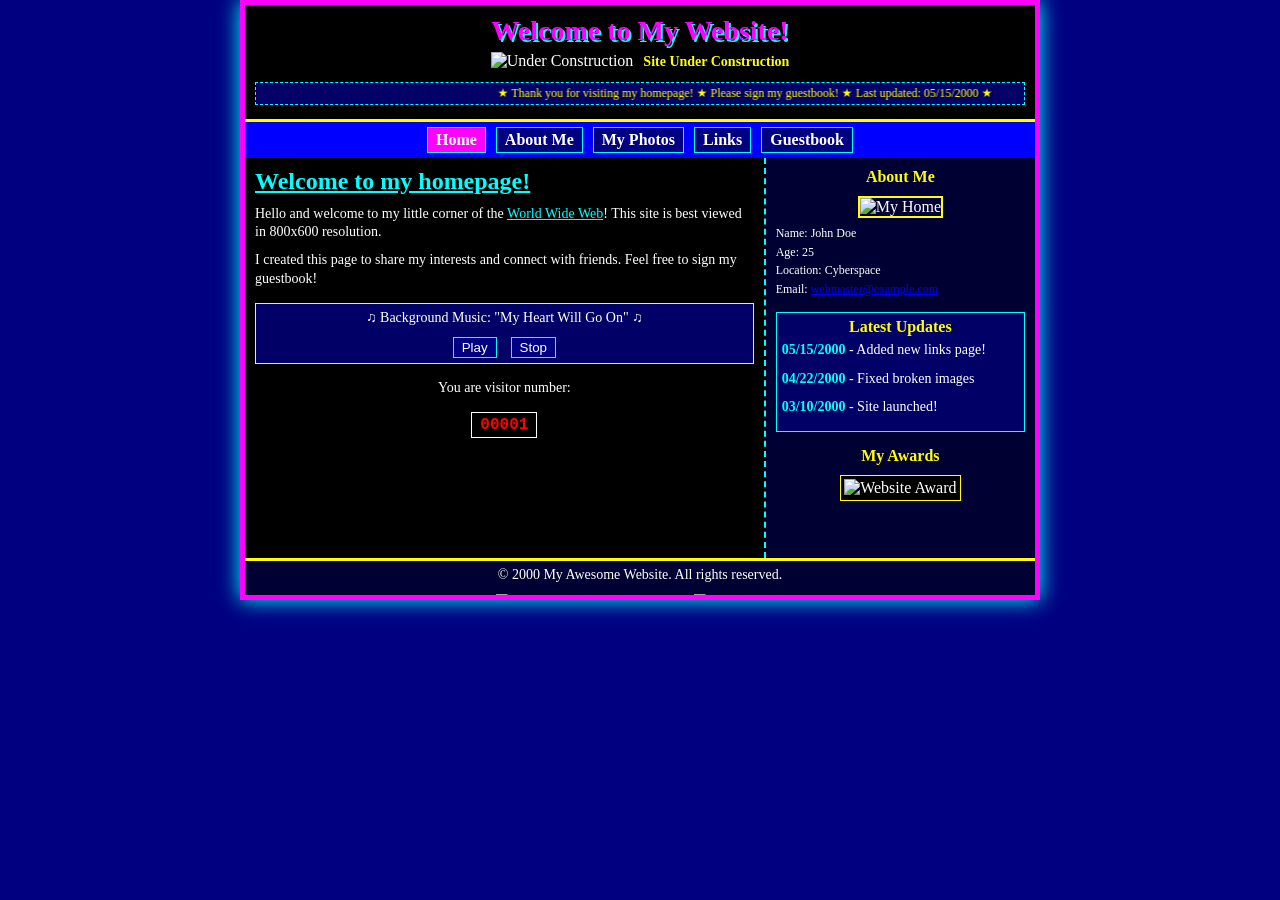
==== index.html @ 856649b9 "Initial commit: Early 2000s style landing page" ====
<!DOCTYPE html>
<html lang="en">
<head>
    <meta charset="UTF-8">
    <meta name="viewport" content="width=device-width, initial-scale=1.0">
    <title>Welcome to My Website - Est. 2000</title>
    <link rel="stylesheet" href="style.css">
    <script src="script.js"></script>
</head>
<body>
    <div class="container">
        <header>
            <h1 onclick="changeColor(this)">Welcome to My Website!</h1>
            <div class="under-construction">
                <img src="https://web.archive.org/web/20091027005903/http://www.geocities.com/hk/Horizons/1121/const_an.gif" alt="Under Construction">
                <span>Site Under Construction</span>
            </div>
            <marquee scrollamount="3" behavior="alternate">★ Thank you for visiting my homepage! ★ Please sign my guestbook! ★ Last updated: 05/15/2000 ★</marquee>
        </header>
        
        <nav>
            <ul>
                <li><a href="#" class="active" onmouseover="showDate()">Home</a></li>
                <li><a href="#" onmouseover="showDate()">About Me</a></li>
                <li><a href="#" onmouseover="showDate()">My Photos</a></li>
                <li><a href="#" onmouseover="showDate()">Links</a></li>
                <li><a href="#" onclick="return openGuestbook()" onmouseover="showDate()">Guestbook</a></li>
            </ul>
        </nav>
        
        <main>
            <div class="content">
                <h2>Welcome to my homepage!</h2>
                <p>Hello and welcome to my little corner of the <span onclick="changeColor(this)">World Wide Web</span>! This site is best viewed in 800x600 resolution.</p>
                <p>I created this page to share my interests and connect with friends. Feel free to sign my guestbook!</p>
                
                <div class="midi-player">
                    <p>♫ Background Music: "My Heart Will Go On" ♫</p>
                    <div class="controls">
                        <button disabled>Play</button>
                        <button disabled>Stop</button>
                    </div>
                </div>
                
                <div class="counter">
                    <p>You are visitor number:</p>
                    <div class="visitor-count" onclick="incrementCounter()">00001</div>
                </div>
                
                <!-- Hidden Easter egg - clicking this will trigger the secret message -->
                <div class="easter-egg" onclick="showSecret()">.</div>
            </div>
            
            <div class="sidebar">
                <div class="about-me">
                    <h3>About Me</h3>
                    <img src="https://web.archive.org/web/20090830094535/http://www.geocities.com/Hollywood/Hills/8521/images/myhome.gif" alt="My Home">
                    <p>Name: John Doe</p>
                    <p>Age: 25</p>
                    <p>Location: Cyberspace</p>
                    <p>Email: <a href="mailto:webmaster@example.com">webmaster@example.com</a></p>
                </div>
                
                <div class="updates">
                    <h3>Latest Updates</h3>
                    <p><span class="date">05/15/2000</span> - Added new links page!</p>
                    <p><span class="date">04/22/2000</span> - Fixed broken images</p>
                    <p><span class="date">03/10/2000</span> - Site launched!</p>
                </div>
                
                <div class="awards">
                    <h3>My Awards</h3>
                    <img src="https://web.archive.org/web/20091027034225/http://www.geocities.com/Hollywood/Hills/8521/images/award.gif" alt="Website Award">
                </div>
            </div>
        </main>
        
        <footer>
            <p>© 2000 My Awesome Website. All rights reserved.</p>
            <div class="badges">
                <img src="https://web.archive.org/web/20091027034225/http://www.geocities.com/Hollywood/Hills/8521/images/ie.gif" alt="Best viewed with Internet Explorer">
                <img src="https://web.archive.org/web/20091026152350/http://www.geocities.com/Hollywood/Hills/8521/images/netscape.gif" alt="Netscape Now!">
            </div>
            <p class="webring">
                <a href="#">« Previous</a> | 
                <a href="#">Join Our Webring</a> | 
                <a href="#">Next »</a>
            </p>
            <div class="hit-counter">
                <img src="https://web.archive.org/web/20090830094535/http://www.geocities.com/Hollywood/Hills/8521/images/counter.gif" alt="Hit Counter">
            </div>
        </footer>
    </div>
    
    <!-- Hidden comment with "secret" message - another classic early 2000s website feature -->
    <!-- 
    ***************************************
    * Congratulations on finding this     *
    * secret message! You must be viewing *
    * my page's source code!              *
    *                                     *
    * Email me at webmaster@example.com   *
    * to claim your prize!                *
    ***************************************
    -->
</body>
</html>
---- style.css ----
/* Early 2000s Website Style */
* {
    margin: 0;
    padding: 0;
    box-sizing: border-box;
}

body {
    font-family: "Comic Sans MS", "Times New Roman", Arial, sans-serif;
    background-color: #000080; /* Navy blue background */
    background-image: url('https://web.archive.org/web/20090830094535/http://www.geocities.com/Hollywood/Hills/8521/images/stars.gif');
    color: #FFFFFF;
    height: 100vh;
    overflow: hidden; /* Prevent scrolling */
}

.container {
    width: 800px;
    height: 600px; /* Fixed height for no scrolling */
    margin: 0 auto;
    border: 5px solid #FF00FF; /* Hot pink border */
    background-color: #000000;
    position: relative;
    overflow: hidden;
    box-shadow: 0 0 20px #00FFFF; /* Cyan glow effect */
}

header {
    background-color: #000000;
    text-align: center;
    padding: 10px;
    border-bottom: 3px solid #FFFF00; /* Yellow border */
}

h1 {
    font-size: 28px;
    color: #FF00FF; /* Hot pink text */
    text-shadow: 2px 2px #00FFFF; /* Cyan text shadow */
    margin-bottom: 5px;
    cursor: pointer; /* Show it's clickable */
}

.under-construction {
    display: flex;
    align-items: center;
    justify-content: center;
    margin: 5px 0;
}

.under-construction img {
    height: 20px;
    margin-right: 10px;
}

.under-construction span {
    color: #FFFF00; /* Yellow text */
    font-weight: bold;
    font-size: 14px;
    animation: blink 1s infinite; /* Blinking text effect */
}

marquee {
    background-color: #000066;
    color: #FFFF00;
    padding: 3px;
    font-size: 12px;
    margin-top: 5px;
    border: 1px dashed #00FFFF;
}

nav {
    background-color: #0000FF; /* Blue background */
    padding: 5px;
}

nav ul {
    display: flex;
    list-style-type: none;
    justify-content: center;
}

nav li {
    margin: 0 5px;
}

nav a {
    color: #FFFFFF;
    text-decoration: none;
    font-weight: bold;
    padding: 3px 8px;
    border: 1px solid #00FFFF; /* Cyan border */
    background-color: #000080; /* Navy blue */
    display: inline-block;
}

nav a:hover, nav a.active {
    background-color: #FF00FF; /* Hot pink */
    color: #FFFFFF;
}

main {
    display: flex;
    height: 400px; /* Adjusted height to accommodate new elements */
    background-color: #000000;
}

.content {
    flex: 2;
    padding: 10px;
    border-right: 2px dashed #00FFFF; /* Cyan dashed border */
    overflow-y: auto; /* Allow scrolling within content area if needed */
    position: relative; /* For positioning the Easter egg */
}

h2 {
    color: #00FFFF; /* Cyan heading */
    margin-bottom: 10px;
    text-decoration: underline;
}

p {
    margin-bottom: 10px;
    line-height: 1.3;
    font-size: 14px;
}

span[onclick] {
    cursor: pointer;
    text-decoration: underline;
    color: #00FFFF;
}

.midi-player {
    margin: 15px 0;
    border: 1px solid #FFFF00;
    padding: 5px;
    background-color: #000066;
    text-align: center;
}

.controls {
    margin-top: 5px;
}

.controls button {
    background-color: #000080;
    color: #FFFFFF;
    border: 1px solid #00FFFF;
    padding: 2px 8px;
    margin: 0 5px;
    cursor: not-allowed;
}

.counter {
    margin-top: 15px;
    text-align: center;
}

.visitor-count {
    display: inline-block;
    background-color: #000000;
    color: #FF0000; /* Red text */
    font-family: "Courier New", monospace;
    font-weight: bold;
    padding: 3px 8px;
    border: 1px solid #FFFFFF;
    margin-top: 5px;
    cursor: pointer;
    transition: transform 0.2s, color 0.2s;
}

/* Easter egg styling - hidden but clickable */
.easter-egg {
    position: absolute;
    bottom: 5px;
    right: 5px;
    width: 5px;
    height: 5px;
    background-color: transparent;
    border: 1px solid #000000;
    cursor: pointer;
    opacity: 0.1;
}

.easter-egg:hover {
    opacity: 0.5;
    border-color: #FF00FF;
}

.sidebar {
    flex: 1;
    padding: 10px;
    background-color: #000033; /* Darker blue */
    overflow-y: auto; /* Allow scrolling within sidebar if needed */
}

.about-me {
    margin-bottom: 15px;
    text-align: center;
}

.about-me img {
    width: 80px;
    height: 80px;
    border: 2px solid #FFFF00; /* Yellow border */
    margin: 5px 0;
}

h3 {
    color: #FFFF00; /* Yellow heading */
    text-align: center;
    margin-bottom: 5px;
    font-size: 16px;
}

.about-me p {
    text-align: left;
    margin: 3px 0;
    font-size: 12px;
}

.updates {
    border: 1px solid #00FFFF; /* Cyan border */
    padding: 5px;
    background-color: #000066; /* Slightly lighter blue */
    margin-bottom: 15px;
}

.date {
    color: #00FFFF; /* Cyan text */
    font-weight: bold;
}

.awards {
    text-align: center;
    margin-top: 15px;
}

.awards img {
    margin-top: 5px;
    border: 1px solid #FFFF00;
    padding: 3px;
    background-color: #000000;
}

footer {
    background-color: #000033; /* Darker blue */
    padding: 5px;
    text-align: center;
    border-top: 3px solid #FFFF00; /* Yellow border */
    font-size: 12px;
}

.badges {
    margin: 5px 0;
}

.badges img {
    height: 30px;
    margin: 0 5px;
}

.webring {
    margin: 5px 0;
}

.webring a {
    color: #00FFFF; /* Cyan links */
    text-decoration: none;
}

.webring a:hover {
    color: #FF00FF; /* Hot pink on hover */
    text-decoration: underline;
}

.hit-counter {
    margin-top: 5px;
}

.hit-counter img {
    height: 20px;
}

/* Secret message styling */
.secret-message {
    font-family: "Courier New", monospace;
    text-align: center;
    animation: blink 0.5s infinite;
}

/* Blinking text animation */
@keyframes blink {
    0% { opacity: 1; }
    50% { opacity: 0; }
    100% { opacity: 1; }
}
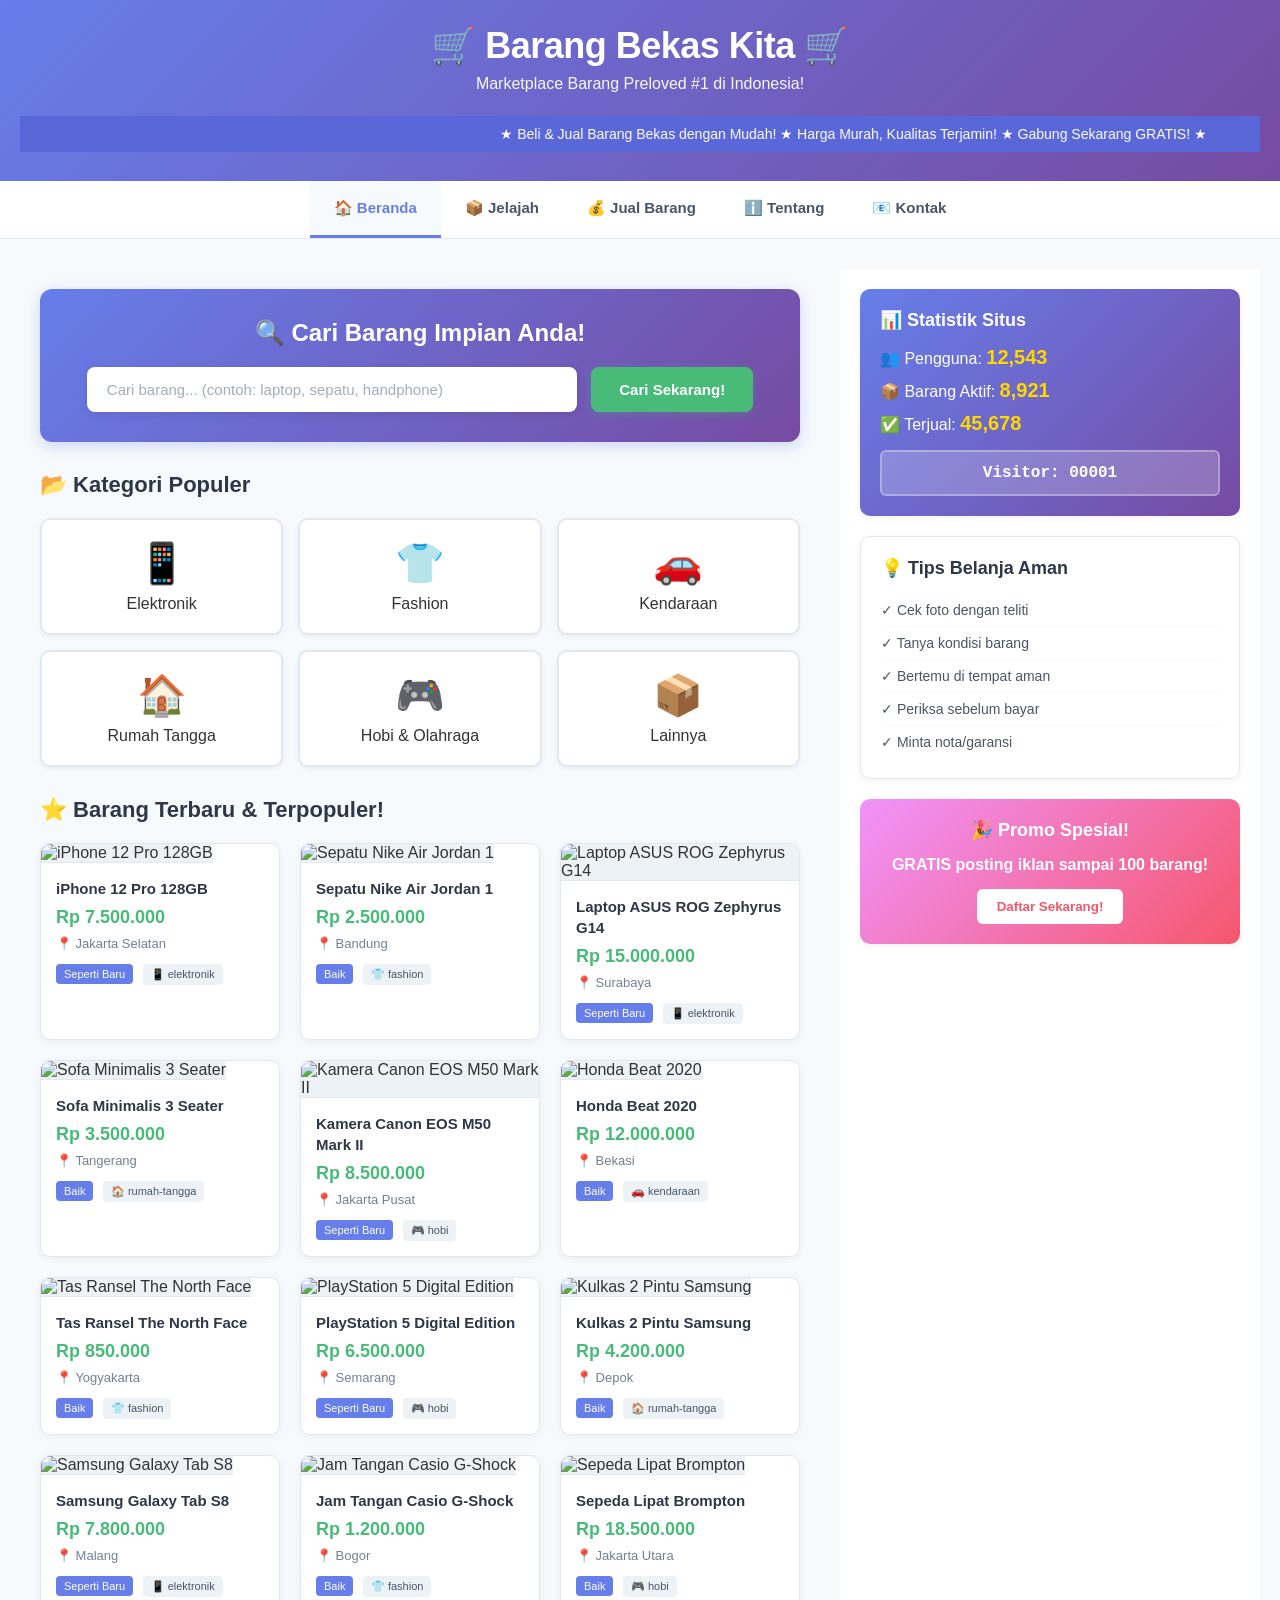
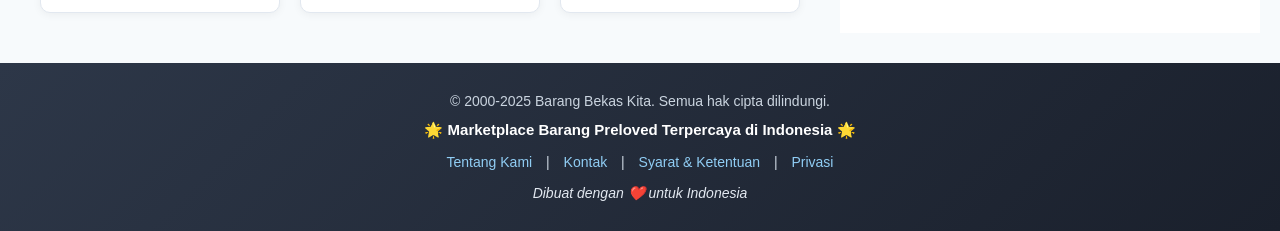
==== commit e428d944: "Implement Indonesian preloved marketplace webapp - Create modern marketplace UI in Bahasa Indonesia " ====
--- a/index.html
+++ b/index.html
@@ -1,107 +1,315 @@
 <!DOCTYPE html>
-<html lang="en">
+<html lang="id">
 <head>
     <meta charset="UTF-8">
     <meta name="viewport" content="width=device-width, initial-scale=1.0">
-    <title>Welcome to My Website - Est. 2000</title>
+    <title>Barang Bekas Kita - Marketplace Barang Preloved Indonesia</title>
     <link rel="stylesheet" href="style.css">
     <script src="script.js"></script>
 </head>
 <body>
     <div class="container">
         <header>
-            <h1 onclick="changeColor(this)">Welcome to My Website!</h1>
-            <div class="under-construction">
-                <img src="https://web.archive.org/web/20091027005903/http://www.geocities.com/hk/Horizons/1121/const_an.gif" alt="Under Construction">
-                <span>Site Under Construction</span>
-            </div>
-            <marquee scrollamount="3" behavior="alternate">★ Thank you for visiting my homepage! ★ Please sign my guestbook! ★ Last updated: 05/15/2000 ★</marquee>
+            <h1 onclick="changeColor(this)">🛒 Barang Bekas Kita 🛒</h1>
+            <p class="tagline">Marketplace Barang Preloved #1 di Indonesia!</p>
+            <marquee scrollamount="3" behavior="alternate">★ Beli & Jual Barang Bekas dengan Mudah! ★ Harga Murah, Kualitas Terjamin! ★ Gabung Sekarang GRATIS! ★</marquee>
         </header>
-        
+
         <nav>
             <ul>
-                <li><a href="#" class="active" onmouseover="showDate()">Home</a></li>
-                <li><a href="#" onmouseover="showDate()">About Me</a></li>
-                <li><a href="#" onmouseover="showDate()">My Photos</a></li>
-                <li><a href="#" onmouseover="showDate()">Links</a></li>
-                <li><a href="#" onclick="return openGuestbook()" onmouseover="showDate()">Guestbook</a></li>
+                <li><a href="#" class="active" onclick="showSection('home')">🏠 Beranda</a></li>
+                <li><a href="#" onclick="showSection('browse')">📦 Jelajah</a></li>
+                <li><a href="#" onclick="showSection('sell')">💰 Jual Barang</a></li>
+                <li><a href="#" onclick="showSection('about')">ℹ️ Tentang</a></li>
+                <li><a href="#" onclick="showSection('contact')">📧 Kontak</a></li>
             </ul>
         </nav>
-        
+
         <main>
-            <div class="content">
-                <h2>Welcome to my homepage!</h2>
-                <p>Hello and welcome to my little corner of the <span onclick="changeColor(this)">World Wide Web</span>! This site is best viewed in 800x600 resolution.</p>
-                <p>I created this page to share my interests and connect with friends. Feel free to sign my guestbook!</p>
-                
-                <div class="midi-player">
-                    <p>♫ Background Music: "My Heart Will Go On" ♫</p>
-                    <div class="controls">
-                        <button disabled>Play</button>
-                        <button disabled>Stop</button>
-                    </div>
-                </div>
-                
-                <div class="counter">
-                    <p>You are visitor number:</p>
-                    <div class="visitor-count" onclick="incrementCounter()">00001</div>
-                </div>
-                
-                <!-- Hidden Easter egg - clicking this will trigger the secret message -->
-                <div class="easter-egg" onclick="showSecret()">.</div>
-            </div>
-            
-            <div class="sidebar">
-                <div class="about-me">
-                    <h3>About Me</h3>
-                    <img src="https://web.archive.org/web/20090830094535/http://www.geocities.com/Hollywood/Hills/8521/images/myhome.gif" alt="My Home">
-                    <p>Name: John Doe</p>
-                    <p>Age: 25</p>
-                    <p>Location: Cyberspace</p>
-                    <p>Email: <a href="mailto:webmaster@example.com">webmaster@example.com</a></p>
-                </div>
-                
-                <div class="updates">
-                    <h3>Latest Updates</h3>
-                    <p><span class="date">05/15/2000</span> - Added new links page!</p>
-                    <p><span class="date">04/22/2000</span> - Fixed broken images</p>
-                    <p><span class="date">03/10/2000</span> - Site launched!</p>
-                </div>
-                
-                <div class="awards">
-                    <h3>My Awards</h3>
-                    <img src="https://web.archive.org/web/20091027034225/http://www.geocities.com/Hollywood/Hills/8521/images/award.gif" alt="Website Award">
+            <!-- HOME SECTION -->
+            <div id="home-section" class="section active">
+                <div class="content">
+                    <div class="search-box">
+                        <h2>🔍 Cari Barang Impian Anda!</h2>
+                        <input type="text" id="search-input" placeholder="Cari barang... (contoh: laptop, sepatu, handphone)">
+                        <button onclick="searchItems()">Cari Sekarang!</button>
+                    </div>
+
+                    <div class="categories">
+                        <h2>📂 Kategori Populer</h2>
+                        <div class="category-grid">
+                            <div class="category-item" onclick="filterByCategory('elektronik')">
+                                <div class="cat-icon">📱</div>
+                                <div>Elektronik</div>
+                            </div>
+                            <div class="category-item" onclick="filterByCategory('fashion')">
+                                <div class="cat-icon">👕</div>
+                                <div>Fashion</div>
+                            </div>
+                            <div class="category-item" onclick="filterByCategory('kendaraan')">
+                                <div class="cat-icon">🚗</div>
+                                <div>Kendaraan</div>
+                            </div>
+                            <div class="category-item" onclick="filterByCategory('rumah-tangga')">
+                                <div class="cat-icon">🏠</div>
+                                <div>Rumah Tangga</div>
+                            </div>
+                            <div class="category-item" onclick="filterByCategory('hobi')">
+                                <div class="cat-icon">🎮</div>
+                                <div>Hobi & Olahraga</div>
+                            </div>
+                            <div class="category-item" onclick="filterByCategory('lainnya')">
+                                <div class="cat-icon">📦</div>
+                                <div>Lainnya</div>
+                            </div>
+                        </div>
+                    </div>
+
+                    <div class="featured-items">
+                        <h2>⭐ Barang Terbaru & Terpopuler!</h2>
+                        <div id="items-container" class="items-grid">
+                            <!-- Items will be loaded here by JavaScript -->
+                        </div>
+                    </div>
+                </div>
+
+                <div class="sidebar">
+                    <div class="stats-box">
+                        <h3>📊 Statistik Situs</h3>
+                        <p>👥 Pengguna: <span class="stat-number">12,543</span></p>
+                        <p>📦 Barang Aktif: <span class="stat-number">8,921</span></p>
+                        <p>✅ Terjual: <span class="stat-number">45,678</span></p>
+                        <div class="visitor-count" onclick="incrementCounter()">
+                            Visitor: <span id="counter">00001</span>
+                        </div>
+                    </div>
+
+                    <div class="tips-box">
+                        <h3>💡 Tips Belanja Aman</h3>
+                        <ul>
+                            <li>✓ Cek foto dengan teliti</li>
+                            <li>✓ Tanya kondisi barang</li>
+                            <li>✓ Bertemu di tempat aman</li>
+                            <li>✓ Periksa sebelum bayar</li>
+                            <li>✓ Minta nota/garansi</li>
+                        </ul>
+                    </div>
+
+                    <div class="promo-box">
+                        <h3>🎉 Promo Spesial!</h3>
+                        <p class="blink">GRATIS posting iklan sampai 100 barang!</p>
+                        <button onclick="alert('Fitur ini segera hadir!')">Daftar Sekarang!</button>
+                    </div>
+                </div>
+            </div>
+
+            <!-- BROWSE SECTION -->
+            <div id="browse-section" class="section">
+                <div class="content full-width">
+                    <h2>📦 Jelajahi Semua Barang</h2>
+                    <div class="filter-bar">
+                        <label>Kategori:</label>
+                        <select id="category-filter" onchange="applyFilters()">
+                            <option value="semua">Semua Kategori</option>
+                            <option value="elektronik">📱 Elektronik</option>
+                            <option value="fashion">👕 Fashion</option>
+                            <option value="kendaraan">🚗 Kendaraan</option>
+                            <option value="rumah-tangga">🏠 Rumah Tangga</option>
+                            <option value="hobi">🎮 Hobi & Olahraga</option>
+                            <option value="lainnya">📦 Lainnya</option>
+                        </select>
+
+                        <label>Urutkan:</label>
+                        <select id="sort-filter" onchange="applyFilters()">
+                            <option value="terbaru">Terbaru</option>
+                            <option value="termurah">Termurah</option>
+                            <option value="termahal">Termahal</option>
+                        </select>
+
+                        <button onclick="applyFilters()">Terapkan Filter</button>
+                    </div>
+                    <div id="browse-items-container" class="items-grid">
+                        <!-- Items will be loaded here -->
+                    </div>
+                </div>
+            </div>
+
+            <!-- SELL SECTION -->
+            <div id="sell-section" class="section">
+                <div class="content full-width">
+                    <h2>💰 Jual Barang Anda</h2>
+                    <div class="sell-form">
+                        <p class="info-text">Isi formulir di bawah untuk mulai berjualan! <span class="blink">100% GRATIS!</span></p>
+
+                        <form id="sell-form" onsubmit="submitListing(event)">
+                            <div class="form-group">
+                                <label>Nama Barang: *</label>
+                                <input type="text" id="item-name" required placeholder="Contoh: Laptop ASUS ROG Gaming">
+                            </div>
+
+                            <div class="form-group">
+                                <label>Kategori: *</label>
+                                <select id="item-category" required>
+                                    <option value="">-- Pilih Kategori --</option>
+                                    <option value="elektronik">📱 Elektronik</option>
+                                    <option value="fashion">👕 Fashion</option>
+                                    <option value="kendaraan">🚗 Kendaraan</option>
+                                    <option value="rumah-tangga">🏠 Rumah Tangga</option>
+                                    <option value="hobi">🎮 Hobi & Olahraga</option>
+                                    <option value="lainnya">📦 Lainnya</option>
+                                </select>
+                            </div>
+
+                            <div class="form-group">
+                                <label>Harga (Rp): *</label>
+                                <input type="number" id="item-price" required placeholder="Contoh: 5000000" min="0">
+                            </div>
+
+                            <div class="form-group">
+                                <label>Kondisi: *</label>
+                                <select id="item-condition" required>
+                                    <option value="">-- Pilih Kondisi --</option>
+                                    <option value="Baru">Baru</option>
+                                    <option value="Seperti Baru">Seperti Baru</option>
+                                    <option value="Baik">Baik</option>
+                                    <option value="Cukup Baik">Cukup Baik</option>
+                                </select>
+                            </div>
+
+                            <div class="form-group">
+                                <label>Lokasi: *</label>
+                                <input type="text" id="item-location" required placeholder="Contoh: Jakarta Selatan">
+                            </div>
+
+                            <div class="form-group">
+                                <label>Deskripsi: *</label>
+                                <textarea id="item-description" required rows="4" placeholder="Jelaskan kondisi barang, kelengkapan, alasan jual, dll."></textarea>
+                            </div>
+
+                            <div class="form-group">
+                                <label>Kontak (No HP/WhatsApp): *</label>
+                                <input type="text" id="item-contact" required placeholder="Contoh: 08123456789">
+                            </div>
+
+                            <div class="form-group">
+                                <label>URL Foto Barang:</label>
+                                <input type="url" id="item-image" placeholder="https://contoh.com/foto.jpg (opsional)">
+                                <small>Masukkan link foto dari internet (Imgur, Google Photos, dll)</small>
+                            </div>
+
+                            <button type="submit" class="submit-btn">🚀 Posting Iklan Sekarang!</button>
+                        </form>
+                    </div>
+                </div>
+            </div>
+
+            <!-- ABOUT SECTION -->
+            <div id="about-section" class="section">
+                <div class="content full-width">
+                    <h2>ℹ️ Tentang Barang Bekas Kita</h2>
+                    <div class="about-content">
+                        <p>Selamat datang di <strong>Barang Bekas Kita</strong>, marketplace barang preloved (bekas) terpercaya di Indonesia! 🇮🇩</p>
+
+                        <h3>🎯 Misi Kami</h3>
+                        <p>Kami percaya bahwa barang bekas yang masih bagus layak mendapat kesempatan kedua. Dengan membeli barang preloved, Anda tidak hanya menghemat uang, tapi juga membantu mengurangi sampah dan menjaga lingkungan!</p>
+
+                        <h3>✨ Kenapa Pilih Kami?</h3>
+                        <ul class="benefits-list">
+                            <li>💯 <strong>100% GRATIS</strong> - Posting iklan tanpa biaya apapun!</li>
+                            <li>🚀 <strong>Mudah & Cepat</strong> - Proses posting hanya 2 menit!</li>
+                            <li>🔒 <strong>Aman & Terpercaya</strong> - Ribuan transaksi sukses setiap hari</li>
+                            <li>📱 <strong>Kategori Lengkap</strong> - Dari elektronik sampai fashion</li>
+                            <li>🌏 <strong>Seluruh Indonesia</strong> - Jangkau pembeli di mana saja</li>
+                        </ul>
+
+                        <h3>📊 Statistik Kami</h3>
+                        <table class="stats-table">
+                            <tr>
+                                <td>👥 Total Pengguna</td>
+                                <td class="stat-value">12,543+</td>
+                            </tr>
+                            <tr>
+                                <td>📦 Barang Aktif</td>
+                                <td class="stat-value">8,921+</td>
+                            </tr>
+                            <tr>
+                                <td>✅ Transaksi Sukses</td>
+                                <td class="stat-value">45,678+</td>
+                            </tr>
+                            <tr>
+                                <td>💰 Total Nilai Transaksi</td>
+                                <td class="stat-value">Rp 89 Miliar+</td>
+                            </tr>
+                        </table>
+
+                        <div class="cta-box">
+                            <h3>🎉 Siap Mulai?</h3>
+                            <p>Jual barang bekas Anda sekarang atau temukan barang impian dengan harga terjangkau!</p>
+                            <button onclick="showSection('sell')" class="cta-button">Mulai Berjualan</button>
+                            <button onclick="showSection('browse')" class="cta-button secondary">Jelajahi Barang</button>
+                        </div>
+                    </div>
+                </div>
+            </div>
+
+            <!-- CONTACT SECTION -->
+            <div id="contact-section" class="section">
+                <div class="content full-width">
+                    <h2>📧 Hubungi Kami</h2>
+                    <div class="contact-content">
+                        <p>Punya pertanyaan, saran, atau masalah? Kami siap membantu!</p>
+
+                        <div class="contact-grid">
+                            <div class="contact-method">
+                                <h3>📱 WhatsApp</h3>
+                                <p>+62 812-3456-7890</p>
+                                <button onclick="alert('WhatsApp: +62 812-3456-7890')">Chat Sekarang</button>
+                            </div>
+
+                            <div class="contact-method">
+                                <h3>📧 Email</h3>
+                                <p>support@barangbekaskita.com</p>
+                                <button onclick="alert('Email: support@barangbekaskita.com')">Kirim Email</button>
+                            </div>
+
+                            <div class="contact-method">
+                                <h3>🕐 Jam Operasional</h3>
+                                <p>Senin - Jumat: 09.00 - 18.00 WIB</p>
+                                <p>Sabtu: 09.00 - 15.00 WIB</p>
+                            </div>
+                        </div>
+
+                        <div class="faq-section">
+                            <h3>❓ Pertanyaan Umum (FAQ)</h3>
+                            <div class="faq-item">
+                                <strong>Q: Apakah gratis posting iklan?</strong>
+                                <p>A: Ya! 100% gratis tanpa biaya tersembunyi.</p>
+                            </div>
+                            <div class="faq-item">
+                                <strong>Q: Bagaimana cara pembayaran?</strong>
+                                <p>A: Pembayaran dilakukan langsung antara penjual dan pembeli. Kami rekomendasikan COD (Cash on Delivery) untuk keamanan.</p>
+                            </div>
+                            <div class="faq-item">
+                                <strong>Q: Apakah ada garansi?</strong>
+                                <p>A: Garansi tergantung kesepakatan penjual dan pembeli. Selalu tanya ke penjual sebelum membeli.</p>
+                            </div>
+                        </div>
+                    </div>
                 </div>
             </div>
         </main>
-        
+
         <footer>
-            <p>© 2000 My Awesome Website. All rights reserved.</p>
-            <div class="badges">
-                <img src="https://web.archive.org/web/20091027034225/http://www.geocities.com/Hollywood/Hills/8521/images/ie.gif" alt="Best viewed with Internet Explorer">
-                <img src="https://web.archive.org/web/20091026152350/http://www.geocities.com/Hollywood/Hills/8521/images/netscape.gif" alt="Netscape Now!">
-            </div>
-            <p class="webring">
-                <a href="#">« Previous</a> | 
-                <a href="#">Join Our Webring</a> | 
-                <a href="#">Next »</a>
-            </p>
-            <div class="hit-counter">
-                <img src="https://web.archive.org/web/20090830094535/http://www.geocities.com/Hollywood/Hills/8521/images/counter.gif" alt="Hit Counter">
-            </div>
+            <p>© 2000-2025 Barang Bekas Kita. Semua hak cipta dilindungi.</p>
+            <p class="footer-tagline">🌟 Marketplace Barang Preloved Terpercaya di Indonesia 🌟</p>
+            <div class="footer-links">
+                <a href="#" onclick="showSection('about')">Tentang Kami</a> |
+                <a href="#" onclick="showSection('contact')">Kontak</a> |
+                <a href="#" onclick="alert('Syarat & Ketentuan akan segera hadir!')">Syarat & Ketentuan</a> |
+                <a href="#" onclick="alert('Kebijakan Privasi akan segera hadir!')">Privasi</a>
+            </div>
+            <p class="made-with">Dibuat dengan ❤️ untuk Indonesia</p>
         </footer>
     </div>
-    
-    <!-- Hidden comment with "secret" message - another classic early 2000s website feature -->
-    <!-- 
-    ***************************************
-    * Congratulations on finding this     *
-    * secret message! You must be viewing *
-    * my page's source code!              *
-    *                                     *
-    * Email me at webmaster@example.com   *
-    * to claim your prize!                *
-    ***************************************
-    -->
 </body>
-</html> +</html>
--- a/style.css
+++ b/style.css
@@ -1,4 +1,4 @@
-/* Early 2000s Website Style */
+/* Modern Indonesian Marketplace Style */
 * {
     margin: 0;
     padding: 0;
@@ -6,292 +6,781 @@
 }
 
 body {
-    font-family: "Comic Sans MS", "Times New Roman", Arial, sans-serif;
-    background-color: #000080; /* Navy blue background */
-    background-image: url('https://web.archive.org/web/20090830094535/http://www.geocities.com/Hollywood/Hills/8521/images/stars.gif');
-    color: #FFFFFF;
-    height: 100vh;
-    overflow: hidden; /* Prevent scrolling */
+    font-family: -apple-system, BlinkMacSystemFont, "Segoe UI", Roboto, "Helvetica Neue", Arial, sans-serif;
+    background-color: #f5f5f5;
+    color: #333;
+    min-height: 100vh;
 }
 
 .container {
-    width: 800px;
-    height: 600px; /* Fixed height for no scrolling */
+    max-width: 1400px;
     margin: 0 auto;
-    border: 5px solid #FF00FF; /* Hot pink border */
-    background-color: #000000;
-    position: relative;
-    overflow: hidden;
-    box-shadow: 0 0 20px #00FFFF; /* Cyan glow effect */
-}
-
+    background-color: #ffffff;
+    box-shadow: 0 0 20px rgba(0,0,0,0.1);
+    min-height: 100vh;
+}
+
+/* HEADER */
 header {
-    background-color: #000000;
-    text-align: center;
+    background: linear-gradient(135deg, #667eea 0%, #764ba2 100%);
+    text-align: center;
+    padding: 25px 20px;
+    box-shadow: 0 2px 10px rgba(0,0,0,0.1);
+}
+
+h1 {
+    font-size: 36px;
+    color: #ffffff;
+    margin-bottom: 8px;
+    font-weight: 700;
+    letter-spacing: -0.5px;
+}
+
+.tagline {
+    color: #ffffff;
+    font-size: 16px;
+    font-weight: 500;
+    margin: 8px 0;
+    opacity: 0.95;
+}
+
+marquee {
+    background-color: #5a67d8;
+    color: #ffffff;
     padding: 10px;
-    border-bottom: 3px solid #FFFF00; /* Yellow border */
-}
-
-h1 {
-    font-size: 28px;
-    color: #FF00FF; /* Hot pink text */
-    text-shadow: 2px 2px #00FFFF; /* Cyan text shadow */
-    margin-bottom: 5px;
-    cursor: pointer; /* Show it's clickable */
-}
-
-.under-construction {
-    display: flex;
-    align-items: center;
-    justify-content: center;
-    margin: 5px 0;
-}
-
-.under-construction img {
-    height: 20px;
-    margin-right: 10px;
-}
-
-.under-construction span {
-    color: #FFFF00; /* Yellow text */
-    font-weight: bold;
     font-size: 14px;
-    animation: blink 1s infinite; /* Blinking text effect */
-}
-
-marquee {
-    background-color: #000066;
-    color: #FFFF00;
-    padding: 3px;
-    font-size: 12px;
-    margin-top: 5px;
-    border: 1px dashed #00FFFF;
-}
-
+    margin-top: 15px;
+    font-weight: 500;
+}
+
+/* NAVIGATION */
 nav {
-    background-color: #0000FF; /* Blue background */
-    padding: 5px;
+    background-color: #ffffff;
+    padding: 0;
+    border-bottom: 1px solid #e2e8f0;
+    box-shadow: 0 1px 3px rgba(0,0,0,0.05);
 }
 
 nav ul {
     display: flex;
     list-style-type: none;
     justify-content: center;
+    flex-wrap: wrap;
+    max-width: 800px;
+    margin: 0 auto;
 }
 
 nav li {
-    margin: 0 5px;
+    margin: 0;
 }
 
 nav a {
-    color: #FFFFFF;
+    color: #4a5568;
     text-decoration: none;
-    font-weight: bold;
-    padding: 3px 8px;
-    border: 1px solid #00FFFF; /* Cyan border */
-    background-color: #000080; /* Navy blue */
+    font-weight: 600;
+    padding: 18px 24px;
     display: inline-block;
+    transition: all 0.2s;
+    border-bottom: 3px solid transparent;
+    font-size: 15px;
 }
 
 nav a:hover, nav a.active {
-    background-color: #FF00FF; /* Hot pink */
-    color: #FFFFFF;
-}
-
+    color: #667eea;
+    border-bottom-color: #667eea;
+    background-color: #f7fafc;
+}
+
+/* MAIN CONTENT */
 main {
-    display: flex;
-    height: 400px; /* Adjusted height to accommodate new elements */
-    background-color: #000000;
+    min-height: 500px;
+    background-color: #f7fafc;
+}
+
+.section {
+    display: none;
+    padding: 30px 20px;
+}
+
+.section.active {
+    display: block;
 }
 
 .content {
     flex: 2;
-    padding: 10px;
-    border-right: 2px dashed #00FFFF; /* Cyan dashed border */
-    overflow-y: auto; /* Allow scrolling within content area if needed */
-    position: relative; /* For positioning the Easter egg */
+    padding: 20px;
+}
+
+.content.full-width {
+    flex: 1;
+    width: 100%;
+}
+
+/* HOME SECTION */
+#home-section {
+    display: flex;
+    flex-wrap: wrap;
+    gap: 20px;
+}
+
+/* SEARCH BOX */
+.search-box {
+    background: linear-gradient(135deg, #667eea 0%, #764ba2 100%);
+    border-radius: 12px;
+    padding: 30px;
+    margin-bottom: 30px;
+    text-align: center;
+    box-shadow: 0 4px 15px rgba(102, 126, 234, 0.3);
+}
+
+.search-box h2 {
+    color: #ffffff;
+    margin-bottom: 20px;
+    font-size: 24px;
+    font-weight: 600;
+}
+
+.search-box input {
+    width: 70%;
+    padding: 14px 20px;
+    font-size: 15px;
+    border: none;
+    background-color: #ffffff;
+    color: #333;
+    margin-right: 10px;
+    border-radius: 8px;
+    box-shadow: 0 2px 8px rgba(0,0,0,0.1);
+}
+
+.search-box input::placeholder {
+    color: #a0aec0;
+}
+
+.search-box button {
+    padding: 14px 28px;
+    background-color: #48bb78;
+    color: #ffffff;
+    border: none;
+    font-weight: 600;
+    cursor: pointer;
+    font-size: 15px;
+    border-radius: 8px;
+    transition: all 0.3s;
+    box-shadow: 0 2px 8px rgba(72, 187, 120, 0.3);
+}
+
+.search-box button:hover {
+    background-color: #38a169;
+    transform: translateY(-2px);
+    box-shadow: 0 4px 12px rgba(72, 187, 120, 0.4);
+}
+
+/* CATEGORIES */
+.categories {
+    margin-bottom: 30px;
 }
 
 h2 {
-    color: #00FFFF; /* Cyan heading */
-    margin-bottom: 10px;
-    text-decoration: underline;
-}
-
-p {
-    margin-bottom: 10px;
-    line-height: 1.3;
-    font-size: 14px;
-}
-
-span[onclick] {
-    cursor: pointer;
-    text-decoration: underline;
-    color: #00FFFF;
-}
-
-.midi-player {
-    margin: 15px 0;
-    border: 1px solid #FFFF00;
-    padding: 5px;
-    background-color: #000066;
-    text-align: center;
-}
-
-.controls {
-    margin-top: 5px;
-}
-
-.controls button {
-    background-color: #000080;
-    color: #FFFFFF;
-    border: 1px solid #00FFFF;
-    padding: 2px 8px;
-    margin: 0 5px;
-    cursor: not-allowed;
-}
-
-.counter {
-    margin-top: 15px;
-    text-align: center;
-}
-
-.visitor-count {
+    color: #2d3748;
+    margin-bottom: 20px;
+    font-size: 22px;
+    font-weight: 700;
+}
+
+h3 {
+    color: #2d3748;
+    margin-bottom: 15px;
+    font-size: 18px;
+    font-weight: 600;
+}
+
+.category-grid {
+    display: grid;
+    grid-template-columns: repeat(3, 1fr);
+    gap: 15px;
+    margin-bottom: 20px;
+}
+
+.category-item {
+    background: #ffffff;
+    border: 2px solid #e2e8f0;
+    padding: 20px;
+    text-align: center;
+    cursor: pointer;
+    transition: all 0.3s;
+    border-radius: 10px;
+    box-shadow: 0 2px 5px rgba(0,0,0,0.05);
+}
+
+.category-item:hover {
+    border-color: #667eea;
+    transform: translateY(-3px);
+    box-shadow: 0 5px 15px rgba(102, 126, 234, 0.2);
+}
+
+.cat-icon {
+    font-size: 40px;
+    margin-bottom: 8px;
+}
+
+/* ITEMS GRID */
+.items-grid {
+    display: grid;
+    grid-template-columns: repeat(auto-fill, minmax(220px, 1fr));
+    gap: 20px;
+    margin-top: 20px;
+}
+
+.item-card {
+    background: #ffffff;
+    border: 1px solid #e2e8f0;
+    padding: 0;
+    text-align: left;
+    cursor: pointer;
+    transition: all 0.3s;
+    border-radius: 10px;
+    overflow: hidden;
+    box-shadow: 0 2px 8px rgba(0,0,0,0.05);
+}
+
+.item-card:hover {
+    border-color: #667eea;
+    transform: translateY(-5px);
+    box-shadow: 0 8px 20px rgba(0,0,0,0.12);
+}
+
+.item-image {
+    width: 100%;
+    height: 180px;
+    object-fit: cover;
+    background-color: #edf2f7;
+    border-bottom: 1px solid #e2e8f0;
+}
+
+.item-card > div {
+    padding: 15px;
+}
+
+.item-name {
+    color: #2d3748;
+    font-weight: 600;
+    margin-bottom: 8px;
+    font-size: 15px;
+    line-height: 1.4;
+    display: -webkit-box;
+    -webkit-line-clamp: 2;
+    -webkit-box-orient: vertical;
+    overflow: hidden;
+}
+
+.item-price {
+    color: #48bb78;
+    font-size: 18px;
+    font-weight: 700;
+    margin: 8px 0;
+}
+
+.item-location {
+    color: #718096;
+    font-size: 13px;
+    margin: 5px 0;
+}
+
+.item-condition {
+    color: #ffffff;
+    font-size: 11px;
+    background-color: #667eea;
+    padding: 4px 8px;
+    border-radius: 4px;
     display: inline-block;
-    background-color: #000000;
-    color: #FF0000; /* Red text */
-    font-family: "Courier New", monospace;
-    font-weight: bold;
-    padding: 3px 8px;
-    border: 1px solid #FFFFFF;
-    margin-top: 5px;
-    cursor: pointer;
-    transition: transform 0.2s, color 0.2s;
-}
-
-/* Easter egg styling - hidden but clickable */
-.easter-egg {
-    position: absolute;
-    bottom: 5px;
-    right: 5px;
-    width: 5px;
-    height: 5px;
-    background-color: transparent;
-    border: 1px solid #000000;
-    cursor: pointer;
-    opacity: 0.1;
-}
-
-.easter-egg:hover {
-    opacity: 0.5;
-    border-color: #FF00FF;
-}
-
+    margin-top: 8px;
+    font-weight: 500;
+}
+
+.item-category-badge {
+    background-color: #edf2f7;
+    color: #4a5568;
+    padding: 4px 8px;
+    border-radius: 4px;
+    font-size: 11px;
+    display: inline-block;
+    margin-top: 8px;
+    margin-left: 5px;
+    font-weight: 500;
+}
+
+/* SIDEBAR */
 .sidebar {
     flex: 1;
-    padding: 10px;
-    background-color: #000033; /* Darker blue */
-    overflow-y: auto; /* Allow scrolling within sidebar if needed */
-}
-
-.about-me {
+    padding: 20px;
+    background-color: #ffffff;
+    min-width: 280px;
+}
+
+.stats-box, .tips-box, .promo-box {
+    background: #ffffff;
+    border: 1px solid #e2e8f0;
+    padding: 20px;
+    margin-bottom: 20px;
+    border-radius: 10px;
+    box-shadow: 0 2px 8px rgba(0,0,0,0.05);
+}
+
+.stats-box {
+    background: linear-gradient(135deg, #667eea 0%, #764ba2 100%);
+    color: #ffffff;
+    border: none;
+}
+
+.stats-box h3 {
+    color: #ffffff;
+}
+
+.stats-box p {
+    color: #ffffff;
+    margin: 10px 0;
+}
+
+.stat-number {
+    color: #ffd700;
+    font-weight: 700;
+    font-size: 20px;
+}
+
+.visitor-count {
+    background-color: rgba(255,255,255,0.2);
+    color: #ffffff;
+    font-family: "Courier New", monospace;
+    font-weight: 700;
+    padding: 12px;
+    border: 2px solid rgba(255,255,255,0.3);
+    margin-top: 15px;
+    cursor: pointer;
+    text-align: center;
+    transition: all 0.3s;
+    border-radius: 6px;
+}
+
+.visitor-count:hover {
+    background-color: rgba(255,255,255,0.3);
+    transform: scale(1.05);
+}
+
+.tips-box ul {
+    list-style: none;
+    padding: 0;
+}
+
+.tips-box li {
+    padding: 8px 0;
+    font-size: 14px;
+    color: #4a5568;
+    border-bottom: 1px solid #f7fafc;
+}
+
+.tips-box li:last-child {
+    border-bottom: none;
+}
+
+.promo-box {
+    background: linear-gradient(135deg, #f093fb 0%, #f5576c 100%);
+    border: none;
+    color: #ffffff;
+    text-align: center;
+}
+
+.promo-box h3 {
+    color: #ffffff;
+}
+
+.promo-box p {
+    color: #ffffff;
+    font-weight: 600;
+    font-size: 16px;
+}
+
+.promo-box button {
+    margin-top: 15px;
+    padding: 10px 20px;
+    background-color: #ffffff;
+    color: #f5576c;
+    border: none;
+    font-weight: 700;
+    cursor: pointer;
+    border-radius: 6px;
+    transition: all 0.3s;
+}
+
+.promo-box button:hover {
+    transform: scale(1.05);
+    box-shadow: 0 4px 12px rgba(0,0,0,0.2);
+}
+
+/* FILTER BAR */
+.filter-bar {
+    background: #ffffff;
+    border: 1px solid #e2e8f0;
+    padding: 20px;
+    margin-bottom: 25px;
+    display: flex;
+    align-items: center;
+    gap: 15px;
+    flex-wrap: wrap;
+    border-radius: 10px;
+    box-shadow: 0 2px 8px rgba(0,0,0,0.05);
+}
+
+.filter-bar label {
+    color: #4a5568;
+    font-weight: 600;
+    font-size: 14px;
+}
+
+.filter-bar select {
+    padding: 10px 15px;
+    background-color: #ffffff;
+    color: #2d3748;
+    border: 1px solid #cbd5e0;
+    font-size: 14px;
+    border-radius: 6px;
+    transition: all 0.2s;
+}
+
+.filter-bar select:focus {
+    outline: none;
+    border-color: #667eea;
+    box-shadow: 0 0 0 3px rgba(102, 126, 234, 0.1);
+}
+
+.filter-bar button {
+    padding: 10px 20px;
+    background-color: #667eea;
+    color: #ffffff;
+    border: none;
+    font-weight: 600;
+    cursor: pointer;
+    border-radius: 6px;
+    transition: all 0.3s;
+}
+
+.filter-bar button:hover {
+    background-color: #5a67d8;
+    transform: translateY(-1px);
+}
+
+/* SELL FORM */
+.sell-form {
+    background: #ffffff;
+    border: 1px solid #e2e8f0;
+    padding: 30px;
+    border-radius: 10px;
+    box-shadow: 0 2px 8px rgba(0,0,0,0.05);
+}
+
+.info-text {
+    text-align: center;
+    font-size: 16px;
+    margin-bottom: 25px;
+    color: #4a5568;
+}
+
+.info-text .blink {
+    color: #48bb78;
+    font-weight: 700;
+}
+
+.form-group {
+    margin-bottom: 20px;
+}
+
+.form-group label {
+    display: block;
+    color: #2d3748;
+    font-weight: 600;
+    margin-bottom: 8px;
+    font-size: 14px;
+}
+
+.form-group input,
+.form-group select,
+.form-group textarea {
+    width: 100%;
+    padding: 12px 15px;
+    background-color: #ffffff;
+    color: #2d3748;
+    border: 1px solid #cbd5e0;
+    font-size: 14px;
+    font-family: -apple-system, BlinkMacSystemFont, "Segoe UI", Roboto, Arial, sans-serif;
+    border-radius: 6px;
+    transition: all 0.2s;
+}
+
+.form-group input:focus,
+.form-group select:focus,
+.form-group textarea:focus {
+    outline: none;
+    border-color: #667eea;
+    box-shadow: 0 0 0 3px rgba(102, 126, 234, 0.1);
+}
+
+.form-group small {
+    color: #718096;
+    font-size: 12px;
+    display: block;
+    margin-top: 5px;
+}
+
+.submit-btn {
+    width: 100%;
+    padding: 16px;
+    background: linear-gradient(135deg, #667eea 0%, #764ba2 100%);
+    color: #ffffff;
+    border: none;
+    font-weight: 700;
+    font-size: 16px;
+    cursor: pointer;
+    border-radius: 8px;
+    transition: all 0.3s;
+    box-shadow: 0 4px 15px rgba(102, 126, 234, 0.3);
+}
+
+.submit-btn:hover {
+    transform: translateY(-2px);
+    box-shadow: 0 6px 20px rgba(102, 126, 234, 0.4);
+}
+
+/* ABOUT & CONTACT */
+.about-content, .contact-content {
+    color: #4a5568;
+    line-height: 1.8;
+}
+
+.about-content p, .contact-content p {
     margin-bottom: 15px;
-    text-align: center;
-}
-
-.about-me img {
-    width: 80px;
-    height: 80px;
-    border: 2px solid #FFFF00; /* Yellow border */
-    margin: 5px 0;
-}
-
-h3 {
-    color: #FFFF00; /* Yellow heading */
-    text-align: center;
-    margin-bottom: 5px;
+}
+
+.benefits-list {
+    list-style: none;
+    padding: 0;
+    margin: 20px 0;
+}
+
+.benefits-list li {
+    padding: 15px 20px;
+    background: #ffffff;
+    border-left: 4px solid #667eea;
+    margin-bottom: 12px;
+    border-radius: 4px;
+    box-shadow: 0 2px 5px rgba(0,0,0,0.05);
+}
+
+.stats-table {
+    width: 100%;
+    border-collapse: collapse;
+    margin: 20px 0;
+    background: #ffffff;
+    border-radius: 8px;
+    overflow: hidden;
+    box-shadow: 0 2px 8px rgba(0,0,0,0.05);
+}
+
+.stats-table tr {
+    border-bottom: 1px solid #e2e8f0;
+}
+
+.stats-table tr:last-child {
+    border-bottom: none;
+}
+
+.stats-table td {
+    padding: 15px;
+}
+
+.stat-value {
+    color: #48bb78;
+    font-weight: 700;
+    font-size: 18px;
+    text-align: right;
+}
+
+.cta-box {
+    background: linear-gradient(135deg, #667eea 0%, #764ba2 100%);
+    padding: 30px;
+    text-align: center;
+    margin-top: 30px;
+    border-radius: 12px;
+    color: #ffffff;
+}
+
+.cta-box h3 {
+    color: #ffffff;
+}
+
+.cta-box p {
+    color: #ffffff;
+    margin: 15px 0;
+}
+
+.cta-button {
+    padding: 14px 30px;
+    background-color: #ffffff;
+    color: #667eea;
+    border: none;
+    font-weight: 700;
+    cursor: pointer;
+    margin: 8px;
+    font-size: 15px;
+    border-radius: 8px;
+    transition: all 0.3s;
+}
+
+.cta-button:hover {
+    transform: translateY(-2px);
+    box-shadow: 0 4px 12px rgba(0,0,0,0.2);
+}
+
+.cta-button.secondary {
+    background-color: #48bb78;
+    color: #ffffff;
+}
+
+.contact-grid {
+    display: grid;
+    grid-template-columns: repeat(auto-fit, minmax(280px, 1fr));
+    gap: 20px;
+    margin: 25px 0;
+}
+
+.contact-method {
+    background: #ffffff;
+    border: 1px solid #e2e8f0;
+    padding: 25px;
+    text-align: center;
+    border-radius: 10px;
+    box-shadow: 0 2px 8px rgba(0,0,0,0.05);
+}
+
+.contact-method h3 {
+    margin-bottom: 10px;
+}
+
+.contact-method button {
+    margin-top: 15px;
+    padding: 10px 20px;
+    background-color: #667eea;
+    color: #ffffff;
+    border: none;
+    font-weight: 600;
+    cursor: pointer;
+    border-radius: 6px;
+    transition: all 0.3s;
+}
+
+.contact-method button:hover {
+    background-color: #5a67d8;
+    transform: translateY(-1px);
+}
+
+.faq-section {
+    margin-top: 35px;
+}
+
+.faq-item {
+    background: #ffffff;
+    border-left: 4px solid #667eea;
+    padding: 18px;
+    margin-bottom: 15px;
+    border-radius: 4px;
+    box-shadow: 0 2px 5px rgba(0,0,0,0.05);
+}
+
+.faq-item strong {
+    color: #2d3748;
+    display: block;
+    margin-bottom: 8px;
+}
+
+.faq-item p {
+    color: #4a5568;
+    margin-top: 5px;
+}
+
+/* FOOTER */
+footer {
+    background: linear-gradient(135deg, #2d3748 0%, #1a202c 100%);
+    padding: 30px 20px;
+    text-align: center;
+    color: #cbd5e0;
+    font-size: 14px;
+}
+
+.footer-tagline {
+    color: #ffffff;
+    font-weight: 600;
+    margin: 12px 0;
+    font-size: 15px;
+}
+
+.footer-links {
+    margin: 15px 0;
+}
+
+.footer-links a {
+    color: #90cdf4;
+    text-decoration: none;
+    margin: 0 10px;
+    transition: color 0.2s;
+}
+
+.footer-links a:hover {
+    color: #ffffff;
+}
+
+.made-with {
+    color: #e2e8f0;
+    margin-top: 15px;
+    font-style: italic;
+}
+
+/* BLINKING TEXT ANIMATION */
+.blink {
+    animation: blink 1.5s ease-in-out infinite;
+}
+
+@keyframes blink {
+    0%, 100% { opacity: 1; }
+    50% { opacity: 0.6; }
+}
+
+/* RESPONSIVE */
+@media (max-width: 768px) {
+    #home-section {
+        flex-direction: column;
+    }
+
+    .category-grid {
+        grid-template-columns: repeat(2, 1fr);
+    }
+
+    .items-grid {
+        grid-template-columns: repeat(2, 1fr);
+    }
+
+    .search-box input {
+        width: 100%;
+        margin-bottom: 10px;
+        margin-right: 0;
+    }
+
+    .search-box button {
+        width: 100%;
+    }
+}
+
+/* No items message */
+.no-items {
+    text-align: center;
+    padding: 60px 20px;
+    color: #718096;
     font-size: 16px;
 }
-
-.about-me p {
-    text-align: left;
-    margin: 3px 0;
-    font-size: 12px;
-}
-
-.updates {
-    border: 1px solid #00FFFF; /* Cyan border */
-    padding: 5px;
-    background-color: #000066; /* Slightly lighter blue */
-    margin-bottom: 15px;
-}
-
-.date {
-    color: #00FFFF; /* Cyan text */
-    font-weight: bold;
-}
-
-.awards {
-    text-align: center;
-    margin-top: 15px;
-}
-
-.awards img {
-    margin-top: 5px;
-    border: 1px solid #FFFF00;
-    padding: 3px;
-    background-color: #000000;
-}
-
-footer {
-    background-color: #000033; /* Darker blue */
-    padding: 5px;
-    text-align: center;
-    border-top: 3px solid #FFFF00; /* Yellow border */
-    font-size: 12px;
-}
-
-.badges {
-    margin: 5px 0;
-}
-
-.badges img {
-    height: 30px;
-    margin: 0 5px;
-}
-
-.webring {
-    margin: 5px 0;
-}
-
-.webring a {
-    color: #00FFFF; /* Cyan links */
-    text-decoration: none;
-}
-
-.webring a:hover {
-    color: #FF00FF; /* Hot pink on hover */
-    text-decoration: underline;
-}
-
-.hit-counter {
-    margin-top: 5px;
-}
-
-.hit-counter img {
-    height: 20px;
-}
-
-/* Secret message styling */
-.secret-message {
-    font-family: "Courier New", monospace;
-    text-align: center;
-    animation: blink 0.5s infinite;
-}
-
-/* Blinking text animation */
-@keyframes blink {
-    0% { opacity: 1; }
-    50% { opacity: 0; }
-    100% { opacity: 1; }
-} 
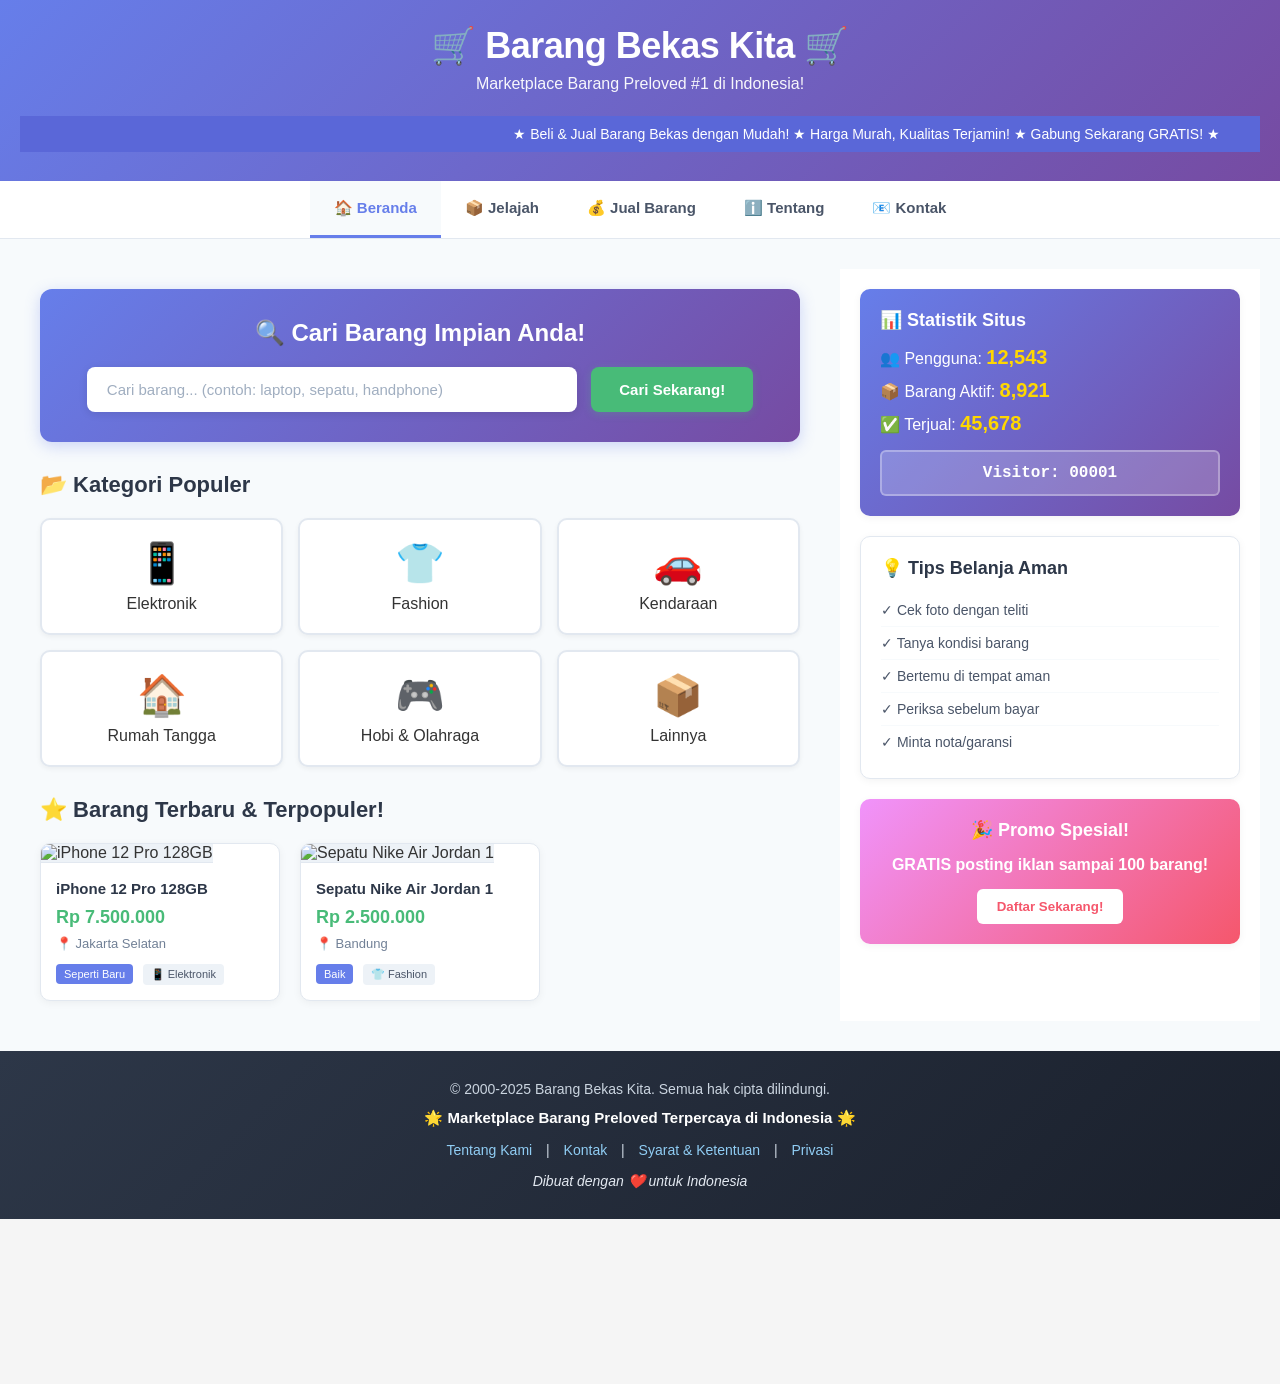
==== commit a30f7001: "Add Supabase + Vercel integration for full-stack deployment Major Features: - Integrate Supabase Jav" ====
--- a/index.html
+++ b/index.html
@@ -5,7 +5,15 @@
     <meta name="viewport" content="width=device-width, initial-scale=1.0">
     <title>Barang Bekas Kita - Marketplace Barang Preloved Indonesia</title>
     <link rel="stylesheet" href="style.css">
-    <script src="script.js"></script>
+
+    <!-- Supabase Client -->
+    <script src="https://cdn.jsdelivr.net/npm/@supabase/supabase-js@2"></script>
+
+    <!-- Config Script (loads before main script) -->
+    <script src="config.js"></script>
+
+    <!-- Main Application Script -->
+    <script src="script.js" defer></script>
 </head>
 <body>
     <div class="container">
@@ -192,9 +200,18 @@
                             </div>
 
                             <div class="form-group">
-                                <label>URL Foto Barang:</label>
-                                <input type="url" id="item-image" placeholder="https://contoh.com/foto.jpg (opsional)">
-                                <small>Masukkan link foto dari internet (Imgur, Google Photos, dll)</small>
+                                <label>Foto Barang:</label>
+                                <input type="file" id="item-image-file" accept="image/*" onchange="handleImagePreview(event)">
+                                <small>Upload foto barang (JPEG, PNG, max 5MB) - Atau masukkan URL di bawah</small>
+                                <div id="image-preview" style="margin-top: 10px; display: none;">
+                                    <img id="preview-img" src="" alt="Preview" style="max-width: 200px; border-radius: 8px; border: 2px solid #e2e8f0;">
+                                </div>
+                            </div>
+
+                            <div class="form-group">
+                                <label>Atau, URL Foto dari Internet:</label>
+                                <input type="url" id="item-image-url" placeholder="https://contoh.com/foto.jpg (opsional)">
+                                <small>Jika tidak upload file, Anda bisa masukkan link foto dari internet</small>
                             </div>
 
                             <button type="submit" class="submit-btn">🚀 Posting Iklan Sekarang!</button>
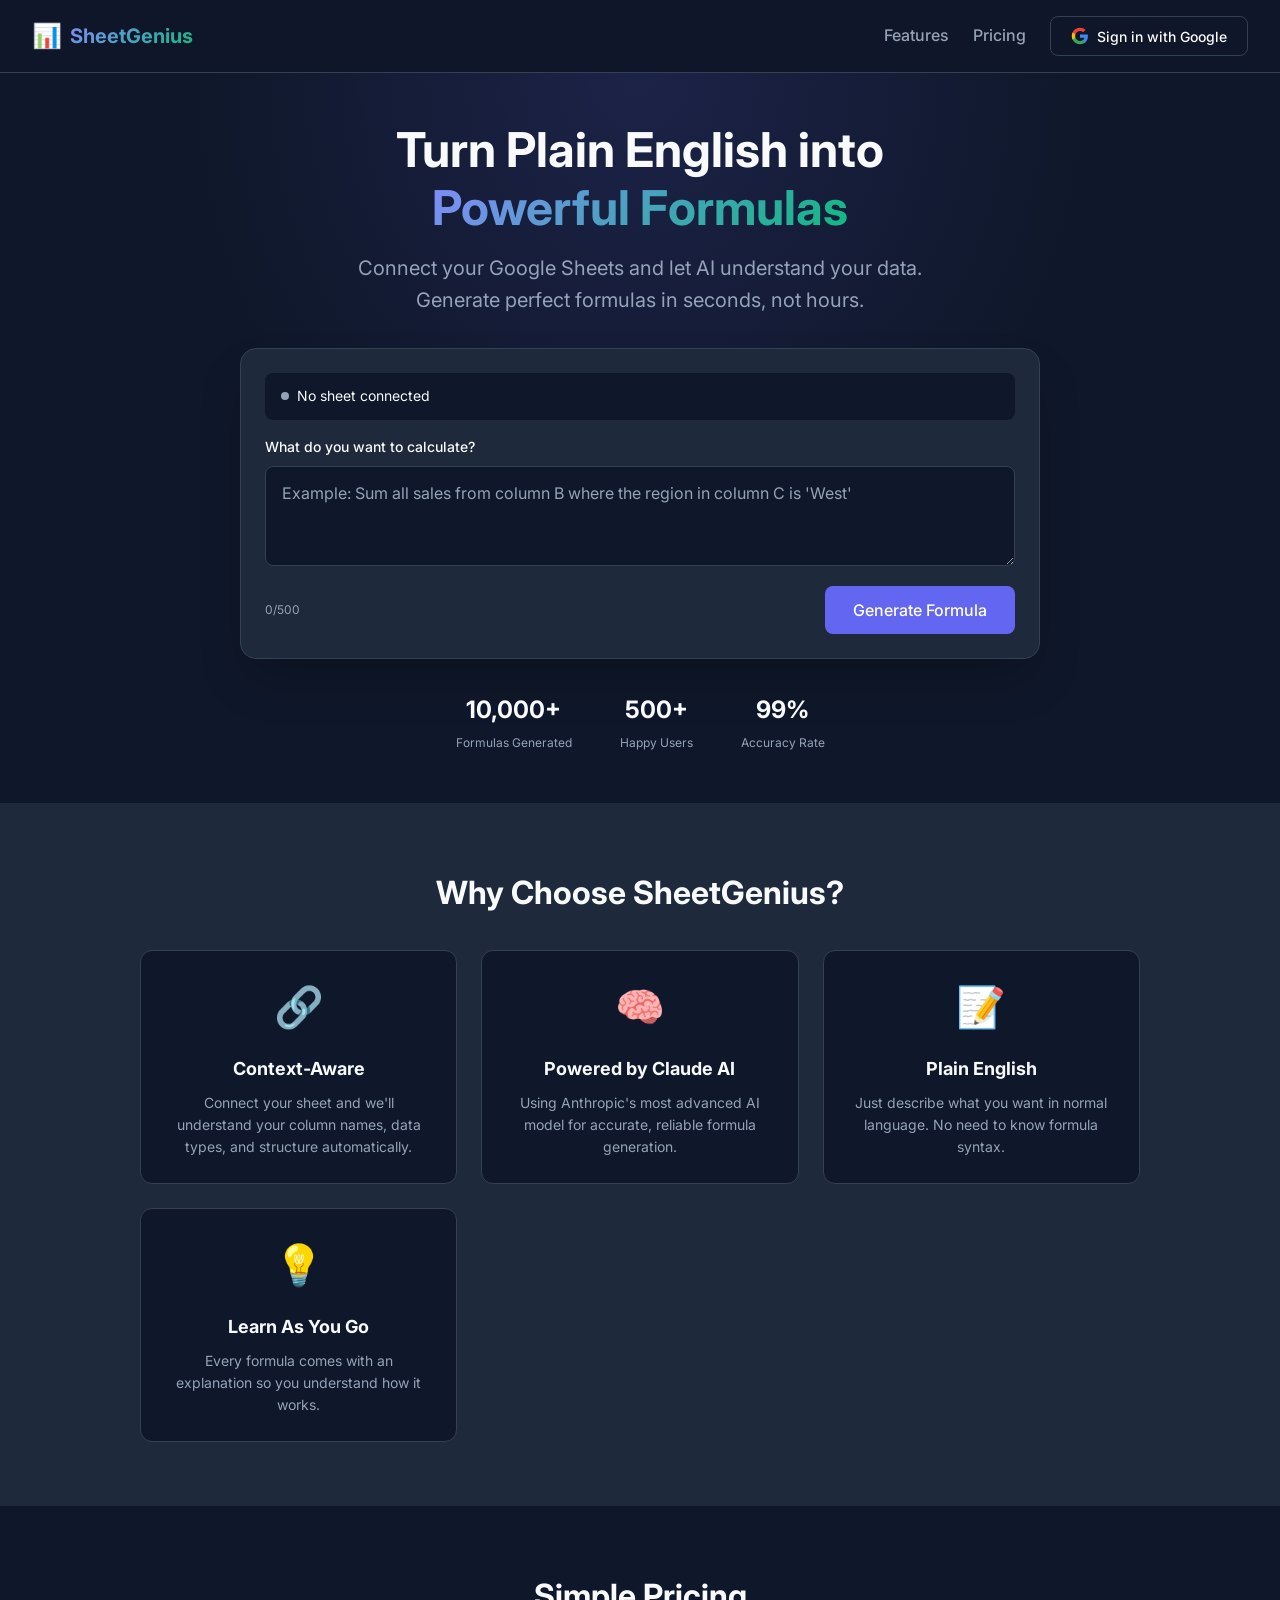
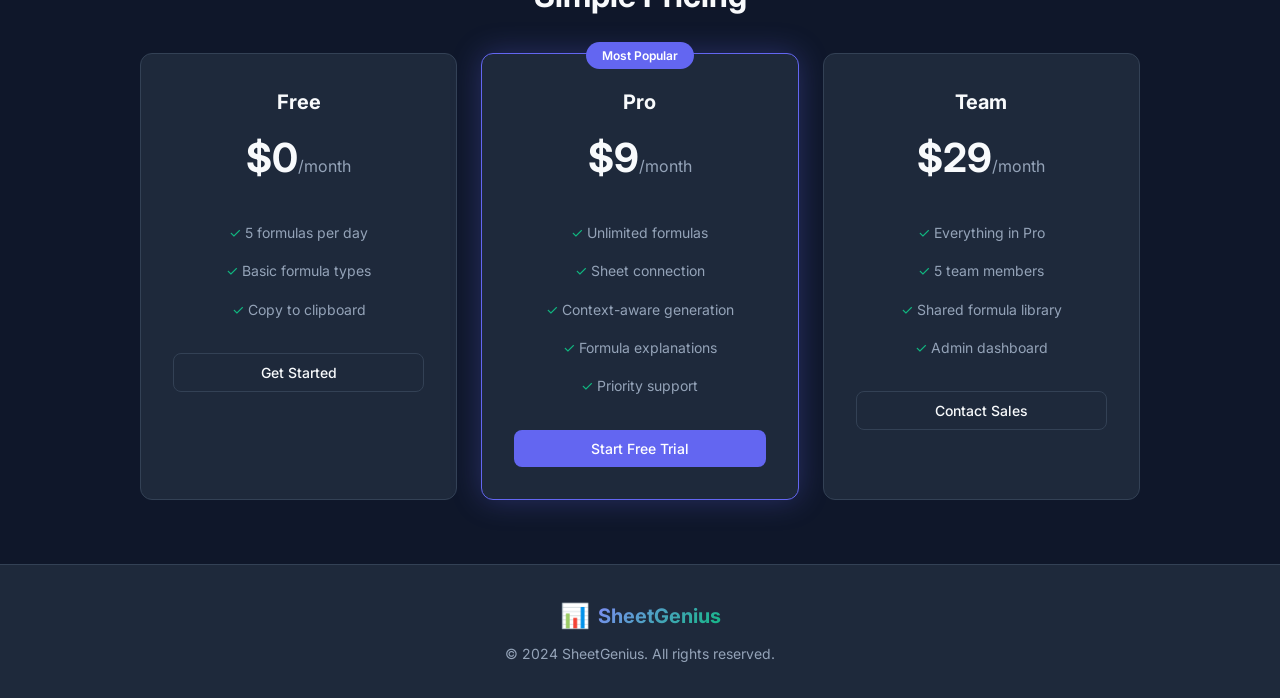
==== commit e6a1667f: "Add SheetGenius - AI-powered Google Sheets formula generator - Transform landing page into modern Sa" ====
--- a/index.html
+++ b/index.html
@@ -1,332 +1,213 @@
 <!DOCTYPE html>
-<html lang="id">
+<html lang="en">
 <head>
     <meta charset="UTF-8">
     <meta name="viewport" content="width=device-width, initial-scale=1.0">
-    <title>Barang Bekas Kita - Marketplace Barang Preloved Indonesia</title>
+    <title>SheetGenius - AI-Powered Google Sheets Formula Generator</title>
     <link rel="stylesheet" href="style.css">
-
-    <!-- Supabase Client -->
-    <script src="https://cdn.jsdelivr.net/npm/@supabase/supabase-js@2"></script>
-
-    <!-- Config Script (loads before main script) -->
-    <script src="config.js"></script>
-
-    <!-- Main Application Script -->
-    <script src="script.js" defer></script>
+    <link rel="preconnect" href="https://fonts.googleapis.com">
+    <link rel="preconnect" href="https://fonts.gstatic.com" crossorigin>
+    <link href="https://fonts.googleapis.com/css2?family=Inter:wght@400;500;600;700&display=swap" rel="stylesheet">
 </head>
 <body>
-    <div class="container">
-        <header>
-            <h1 onclick="changeColor(this)">🛒 Barang Bekas Kita 🛒</h1>
-            <p class="tagline">Marketplace Barang Preloved #1 di Indonesia!</p>
-            <marquee scrollamount="3" behavior="alternate">★ Beli & Jual Barang Bekas dengan Mudah! ★ Harga Murah, Kualitas Terjamin! ★ Gabung Sekarang GRATIS! ★</marquee>
-        </header>
-
-        <nav>
-            <ul>
-                <li><a href="#" class="active" onclick="showSection('home')">🏠 Beranda</a></li>
-                <li><a href="#" onclick="showSection('browse')">📦 Jelajah</a></li>
-                <li><a href="#" onclick="showSection('sell')">💰 Jual Barang</a></li>
-                <li><a href="#" onclick="showSection('about')">ℹ️ Tentang</a></li>
-                <li><a href="#" onclick="showSection('contact')">📧 Kontak</a></li>
-            </ul>
+    <div class="app-container">
+        <!-- Navigation -->
+        <nav class="navbar">
+            <div class="nav-brand">
+                <span class="logo-icon">📊</span>
+                <span class="logo-text">SheetGenius</span>
+            </div>
+            <div class="nav-links">
+                <a href="#features">Features</a>
+                <a href="#pricing">Pricing</a>
+                <div id="userProfile" class="user-profile hidden">
+                    <img id="userAvatar" src="" alt="User" class="user-avatar">
+                    <span id="userName"></span>
+                </div>
+                <button id="googleSignInBtn" class="btn btn-outline">
+                    <svg class="google-icon" viewBox="0 0 24 24" width="18" height="18">
+                        <path fill="#4285F4" d="M22.56 12.25c0-.78-.07-1.53-.2-2.25H12v4.26h5.92c-.26 1.37-1.04 2.53-2.21 3.31v2.77h3.57c2.08-1.92 3.28-4.74 3.28-8.09z"/>
+                        <path fill="#34A853" d="M12 23c2.97 0 5.46-.98 7.28-2.66l-3.57-2.77c-.98.66-2.23 1.06-3.71 1.06-2.86 0-5.29-1.93-6.16-4.53H2.18v2.84C3.99 20.53 7.7 23 12 23z"/>
+                        <path fill="#FBBC05" d="M5.84 14.09c-.22-.66-.35-1.36-.35-2.09s.13-1.43.35-2.09V7.07H2.18C1.43 8.55 1 10.22 1 12s.43 3.45 1.18 4.93l2.85-2.22.81-.62z"/>
+                        <path fill="#EA4335" d="M12 5.38c1.62 0 3.06.56 4.21 1.64l3.15-3.15C17.45 2.09 14.97 1 12 1 7.7 1 3.99 3.47 2.18 7.07l3.66 2.84c.87-2.6 3.3-4.53 6.16-4.53z"/>
+                    </svg>
+                    Sign in with Google
+                </button>
+            </div>
         </nav>
 
-        <main>
-            <!-- HOME SECTION -->
-            <div id="home-section" class="section active">
-                <div class="content">
-                    <div class="search-box">
-                        <h2>🔍 Cari Barang Impian Anda!</h2>
-                        <input type="text" id="search-input" placeholder="Cari barang... (contoh: laptop, sepatu, handphone)">
-                        <button onclick="searchItems()">Cari Sekarang!</button>
-                    </div>
-
-                    <div class="categories">
-                        <h2>📂 Kategori Populer</h2>
-                        <div class="category-grid">
-                            <div class="category-item" onclick="filterByCategory('elektronik')">
-                                <div class="cat-icon">📱</div>
-                                <div>Elektronik</div>
+        <!-- Hero Section -->
+        <section class="hero" id="hero">
+            <div class="hero-content">
+                <h1>Turn Plain English into<br><span class="gradient-text">Powerful Formulas</span></h1>
+                <p class="hero-subtitle">Connect your Google Sheets and let AI understand your data. Generate perfect formulas in seconds, not hours.</p>
+
+                <!-- Main App Interface -->
+                <div class="app-card">
+                    <!-- Connection Status -->
+                    <div id="connectionStatus" class="connection-status">
+                        <div class="status-dot disconnected"></div>
+                        <span>No sheet connected</span>
+                    </div>
+
+                    <!-- Sheet Selector (shown after auth) -->
+                    <div id="sheetSelector" class="sheet-selector hidden">
+                        <label for="sheetUrl">Google Sheet URL:</label>
+                        <div class="input-group">
+                            <input type="text" id="sheetUrl" placeholder="Paste your Google Sheet URL here..." />
+                            <button id="connectSheetBtn" class="btn btn-primary">Connect</button>
+                        </div>
+                    </div>
+
+                    <!-- Sheet Info (shown after connection) -->
+                    <div id="sheetInfo" class="sheet-info hidden">
+                        <div class="sheet-header">
+                            <span class="sheet-icon">📄</span>
+                            <div class="sheet-details">
+                                <h4 id="sheetName">My Spreadsheet</h4>
+                                <p id="sheetColumns">Columns: A (Date), B (Sales), C (Region)</p>
                             </div>
-                            <div class="category-item" onclick="filterByCategory('fashion')">
-                                <div class="cat-icon">👕</div>
-                                <div>Fashion</div>
-                            </div>
-                            <div class="category-item" onclick="filterByCategory('kendaraan')">
-                                <div class="cat-icon">🚗</div>
-                                <div>Kendaraan</div>
-                            </div>
-                            <div class="category-item" onclick="filterByCategory('rumah-tangga')">
-                                <div class="cat-icon">🏠</div>
-                                <div>Rumah Tangga</div>
-                            </div>
-                            <div class="category-item" onclick="filterByCategory('hobi')">
-                                <div class="cat-icon">🎮</div>
-                                <div>Hobi & Olahraga</div>
-                            </div>
-                            <div class="category-item" onclick="filterByCategory('lainnya')">
-                                <div class="cat-icon">📦</div>
-                                <div>Lainnya</div>
-                            </div>
-                        </div>
-                    </div>
-
-                    <div class="featured-items">
-                        <h2>⭐ Barang Terbaru & Terpopuler!</h2>
-                        <div id="items-container" class="items-grid">
-                            <!-- Items will be loaded here by JavaScript -->
-                        </div>
-                    </div>
-                </div>
-
-                <div class="sidebar">
-                    <div class="stats-box">
-                        <h3>📊 Statistik Situs</h3>
-                        <p>👥 Pengguna: <span class="stat-number">12,543</span></p>
-                        <p>📦 Barang Aktif: <span class="stat-number">8,921</span></p>
-                        <p>✅ Terjual: <span class="stat-number">45,678</span></p>
-                        <div class="visitor-count" onclick="incrementCounter()">
-                            Visitor: <span id="counter">00001</span>
-                        </div>
-                    </div>
-
-                    <div class="tips-box">
-                        <h3>💡 Tips Belanja Aman</h3>
-                        <ul>
-                            <li>✓ Cek foto dengan teliti</li>
-                            <li>✓ Tanya kondisi barang</li>
-                            <li>✓ Bertemu di tempat aman</li>
-                            <li>✓ Periksa sebelum bayar</li>
-                            <li>✓ Minta nota/garansi</li>
-                        </ul>
-                    </div>
-
-                    <div class="promo-box">
-                        <h3>🎉 Promo Spesial!</h3>
-                        <p class="blink">GRATIS posting iklan sampai 100 barang!</p>
-                        <button onclick="alert('Fitur ini segera hadir!')">Daftar Sekarang!</button>
-                    </div>
-                </div>
-            </div>
-
-            <!-- BROWSE SECTION -->
-            <div id="browse-section" class="section">
-                <div class="content full-width">
-                    <h2>📦 Jelajahi Semua Barang</h2>
-                    <div class="filter-bar">
-                        <label>Kategori:</label>
-                        <select id="category-filter" onchange="applyFilters()">
-                            <option value="semua">Semua Kategori</option>
-                            <option value="elektronik">📱 Elektronik</option>
-                            <option value="fashion">👕 Fashion</option>
-                            <option value="kendaraan">🚗 Kendaraan</option>
-                            <option value="rumah-tangga">🏠 Rumah Tangga</option>
-                            <option value="hobi">🎮 Hobi & Olahraga</option>
-                            <option value="lainnya">📦 Lainnya</option>
-                        </select>
-
-                        <label>Urutkan:</label>
-                        <select id="sort-filter" onchange="applyFilters()">
-                            <option value="terbaru">Terbaru</option>
-                            <option value="termurah">Termurah</option>
-                            <option value="termahal">Termahal</option>
-                        </select>
-
-                        <button onclick="applyFilters()">Terapkan Filter</button>
-                    </div>
-                    <div id="browse-items-container" class="items-grid">
-                        <!-- Items will be loaded here -->
-                    </div>
-                </div>
-            </div>
-
-            <!-- SELL SECTION -->
-            <div id="sell-section" class="section">
-                <div class="content full-width">
-                    <h2>💰 Jual Barang Anda</h2>
-                    <div class="sell-form">
-                        <p class="info-text">Isi formulir di bawah untuk mulai berjualan! <span class="blink">100% GRATIS!</span></p>
-
-                        <form id="sell-form" onsubmit="submitListing(event)">
-                            <div class="form-group">
-                                <label>Nama Barang: *</label>
-                                <input type="text" id="item-name" required placeholder="Contoh: Laptop ASUS ROG Gaming">
-                            </div>
-
-                            <div class="form-group">
-                                <label>Kategori: *</label>
-                                <select id="item-category" required>
-                                    <option value="">-- Pilih Kategori --</option>
-                                    <option value="elektronik">📱 Elektronik</option>
-                                    <option value="fashion">👕 Fashion</option>
-                                    <option value="kendaraan">🚗 Kendaraan</option>
-                                    <option value="rumah-tangga">🏠 Rumah Tangga</option>
-                                    <option value="hobi">🎮 Hobi & Olahraga</option>
-                                    <option value="lainnya">📦 Lainnya</option>
-                                </select>
-                            </div>
-
-                            <div class="form-group">
-                                <label>Harga (Rp): *</label>
-                                <input type="number" id="item-price" required placeholder="Contoh: 5000000" min="0">
-                            </div>
-
-                            <div class="form-group">
-                                <label>Kondisi: *</label>
-                                <select id="item-condition" required>
-                                    <option value="">-- Pilih Kondisi --</option>
-                                    <option value="Baru">Baru</option>
-                                    <option value="Seperti Baru">Seperti Baru</option>
-                                    <option value="Baik">Baik</option>
-                                    <option value="Cukup Baik">Cukup Baik</option>
-                                </select>
-                            </div>
-
-                            <div class="form-group">
-                                <label>Lokasi: *</label>
-                                <input type="text" id="item-location" required placeholder="Contoh: Jakarta Selatan">
-                            </div>
-
-                            <div class="form-group">
-                                <label>Deskripsi: *</label>
-                                <textarea id="item-description" required rows="4" placeholder="Jelaskan kondisi barang, kelengkapan, alasan jual, dll."></textarea>
-                            </div>
-
-                            <div class="form-group">
-                                <label>Kontak (No HP/WhatsApp): *</label>
-                                <input type="text" id="item-contact" required placeholder="Contoh: 08123456789">
-                            </div>
-
-                            <div class="form-group">
-                                <label>Foto Barang:</label>
-                                <input type="file" id="item-image-file" accept="image/*" onchange="handleImagePreview(event)">
-                                <small>Upload foto barang (JPEG, PNG, max 5MB) - Atau masukkan URL di bawah</small>
-                                <div id="image-preview" style="margin-top: 10px; display: none;">
-                                    <img id="preview-img" src="" alt="Preview" style="max-width: 200px; border-radius: 8px; border: 2px solid #e2e8f0;">
-                                </div>
-                            </div>
-
-                            <div class="form-group">
-                                <label>Atau, URL Foto dari Internet:</label>
-                                <input type="url" id="item-image-url" placeholder="https://contoh.com/foto.jpg (opsional)">
-                                <small>Jika tidak upload file, Anda bisa masukkan link foto dari internet</small>
-                            </div>
-
-                            <button type="submit" class="submit-btn">🚀 Posting Iklan Sekarang!</button>
-                        </form>
-                    </div>
-                </div>
-            </div>
-
-            <!-- ABOUT SECTION -->
-            <div id="about-section" class="section">
-                <div class="content full-width">
-                    <h2>ℹ️ Tentang Barang Bekas Kita</h2>
-                    <div class="about-content">
-                        <p>Selamat datang di <strong>Barang Bekas Kita</strong>, marketplace barang preloved (bekas) terpercaya di Indonesia! 🇮🇩</p>
-
-                        <h3>🎯 Misi Kami</h3>
-                        <p>Kami percaya bahwa barang bekas yang masih bagus layak mendapat kesempatan kedua. Dengan membeli barang preloved, Anda tidak hanya menghemat uang, tapi juga membantu mengurangi sampah dan menjaga lingkungan!</p>
-
-                        <h3>✨ Kenapa Pilih Kami?</h3>
-                        <ul class="benefits-list">
-                            <li>💯 <strong>100% GRATIS</strong> - Posting iklan tanpa biaya apapun!</li>
-                            <li>🚀 <strong>Mudah & Cepat</strong> - Proses posting hanya 2 menit!</li>
-                            <li>🔒 <strong>Aman & Terpercaya</strong> - Ribuan transaksi sukses setiap hari</li>
-                            <li>📱 <strong>Kategori Lengkap</strong> - Dari elektronik sampai fashion</li>
-                            <li>🌏 <strong>Seluruh Indonesia</strong> - Jangkau pembeli di mana saja</li>
-                        </ul>
-
-                        <h3>📊 Statistik Kami</h3>
-                        <table class="stats-table">
-                            <tr>
-                                <td>👥 Total Pengguna</td>
-                                <td class="stat-value">12,543+</td>
-                            </tr>
-                            <tr>
-                                <td>📦 Barang Aktif</td>
-                                <td class="stat-value">8,921+</td>
-                            </tr>
-                            <tr>
-                                <td>✅ Transaksi Sukses</td>
-                                <td class="stat-value">45,678+</td>
-                            </tr>
-                            <tr>
-                                <td>💰 Total Nilai Transaksi</td>
-                                <td class="stat-value">Rp 89 Miliar+</td>
-                            </tr>
-                        </table>
-
-                        <div class="cta-box">
-                            <h3>🎉 Siap Mulai?</h3>
-                            <p>Jual barang bekas Anda sekarang atau temukan barang impian dengan harga terjangkau!</p>
-                            <button onclick="showSection('sell')" class="cta-button">Mulai Berjualan</button>
-                            <button onclick="showSection('browse')" class="cta-button secondary">Jelajahi Barang</button>
-                        </div>
-                    </div>
-                </div>
-            </div>
-
-            <!-- CONTACT SECTION -->
-            <div id="contact-section" class="section">
-                <div class="content full-width">
-                    <h2>📧 Hubungi Kami</h2>
-                    <div class="contact-content">
-                        <p>Punya pertanyaan, saran, atau masalah? Kami siap membantu!</p>
-
-                        <div class="contact-grid">
-                            <div class="contact-method">
-                                <h3>📱 WhatsApp</h3>
-                                <p>+62 812-3456-7890</p>
-                                <button onclick="alert('WhatsApp: +62 812-3456-7890')">Chat Sekarang</button>
-                            </div>
-
-                            <div class="contact-method">
-                                <h3>📧 Email</h3>
-                                <p>support@barangbekaskita.com</p>
-                                <button onclick="alert('Email: support@barangbekaskita.com')">Kirim Email</button>
-                            </div>
-
-                            <div class="contact-method">
-                                <h3>🕐 Jam Operasional</h3>
-                                <p>Senin - Jumat: 09.00 - 18.00 WIB</p>
-                                <p>Sabtu: 09.00 - 15.00 WIB</p>
-                            </div>
-                        </div>
-
-                        <div class="faq-section">
-                            <h3>❓ Pertanyaan Umum (FAQ)</h3>
-                            <div class="faq-item">
-                                <strong>Q: Apakah gratis posting iklan?</strong>
-                                <p>A: Ya! 100% gratis tanpa biaya tersembunyi.</p>
-                            </div>
-                            <div class="faq-item">
-                                <strong>Q: Bagaimana cara pembayaran?</strong>
-                                <p>A: Pembayaran dilakukan langsung antara penjual dan pembeli. Kami rekomendasikan COD (Cash on Delivery) untuk keamanan.</p>
-                            </div>
-                            <div class="faq-item">
-                                <strong>Q: Apakah ada garansi?</strong>
-                                <p>A: Garansi tergantung kesepakatan penjual dan pembeli. Selalu tanya ke penjual sebelum membeli.</p>
-                            </div>
-                        </div>
-                    </div>
-                </div>
-            </div>
-        </main>
-
-        <footer>
-            <p>© 2000-2025 Barang Bekas Kita. Semua hak cipta dilindungi.</p>
-            <p class="footer-tagline">🌟 Marketplace Barang Preloved Terpercaya di Indonesia 🌟</p>
-            <div class="footer-links">
-                <a href="#" onclick="showSection('about')">Tentang Kami</a> |
-                <a href="#" onclick="showSection('contact')">Kontak</a> |
-                <a href="#" onclick="alert('Syarat & Ketentuan akan segera hadir!')">Syarat & Ketentuan</a> |
-                <a href="#" onclick="alert('Kebijakan Privasi akan segera hadir!')">Privasi</a>
-            </div>
-            <p class="made-with">Dibuat dengan ❤️ untuk Indonesia</p>
+                            <button id="disconnectBtn" class="btn btn-ghost">Disconnect</button>
+                        </div>
+                    </div>
+
+                    <!-- Formula Input -->
+                    <div class="formula-input-section">
+                        <label for="formulaRequest">What do you want to calculate?</label>
+                        <textarea id="formulaRequest" placeholder="Example: Sum all sales from column B where the region in column C is 'West'"></textarea>
+                        <div class="input-footer">
+                            <span class="char-count"><span id="charCount">0</span>/500</span>
+                            <button id="generateBtn" class="btn btn-primary btn-large">
+                                <span class="btn-text">Generate Formula</span>
+                                <span class="btn-loading hidden">
+                                    <span class="spinner"></span>
+                                    Generating...
+                                </span>
+                            </button>
+                        </div>
+                    </div>
+
+                    <!-- Result Section -->
+                    <div id="resultSection" class="result-section hidden">
+                        <div class="result-header">
+                            <h3>Your Formula</h3>
+                            <button id="copyBtn" class="btn btn-ghost">
+                                <span class="copy-icon">📋</span>
+                                Copy
+                            </button>
+                        </div>
+                        <div class="formula-result">
+                            <code id="formulaOutput">=SUMIF(C:C,"West",B:B)</code>
+                        </div>
+                        <div class="formula-explanation">
+                            <h4>How it works:</h4>
+                            <p id="explanationOutput">This formula uses SUMIF to add up all values in column B (Sales) where the corresponding cell in column C (Region) equals "West".</p>
+                        </div>
+                    </div>
+                </div>
+
+                <!-- Trust Indicators -->
+                <div class="trust-indicators">
+                    <div class="trust-item">
+                        <span class="trust-number">10,000+</span>
+                        <span class="trust-label">Formulas Generated</span>
+                    </div>
+                    <div class="trust-item">
+                        <span class="trust-number">500+</span>
+                        <span class="trust-label">Happy Users</span>
+                    </div>
+                    <div class="trust-item">
+                        <span class="trust-number">99%</span>
+                        <span class="trust-label">Accuracy Rate</span>
+                    </div>
+                </div>
+            </div>
+        </section>
+
+        <!-- Features Section -->
+        <section class="features" id="features">
+            <h2>Why Choose SheetGenius?</h2>
+            <div class="features-grid">
+                <div class="feature-card">
+                    <div class="feature-icon">🔗</div>
+                    <h3>Context-Aware</h3>
+                    <p>Connect your sheet and we'll understand your column names, data types, and structure automatically.</p>
+                </div>
+                <div class="feature-card">
+                    <div class="feature-icon">🧠</div>
+                    <h3>Powered by Claude AI</h3>
+                    <p>Using Anthropic's most advanced AI model for accurate, reliable formula generation.</p>
+                </div>
+                <div class="feature-card">
+                    <div class="feature-icon">📝</div>
+                    <h3>Plain English</h3>
+                    <p>Just describe what you want in normal language. No need to know formula syntax.</p>
+                </div>
+                <div class="feature-card">
+                    <div class="feature-icon">💡</div>
+                    <h3>Learn As You Go</h3>
+                    <p>Every formula comes with an explanation so you understand how it works.</p>
+                </div>
+            </div>
+        </section>
+
+        <!-- Pricing Section -->
+        <section class="pricing" id="pricing">
+            <h2>Simple Pricing</h2>
+            <div class="pricing-grid">
+                <div class="pricing-card">
+                    <h3>Free</h3>
+                    <div class="price">$0<span>/month</span></div>
+                    <ul>
+                        <li>5 formulas per day</li>
+                        <li>Basic formula types</li>
+                        <li>Copy to clipboard</li>
+                    </ul>
+                    <button class="btn btn-outline">Get Started</button>
+                </div>
+                <div class="pricing-card featured">
+                    <div class="popular-badge">Most Popular</div>
+                    <h3>Pro</h3>
+                    <div class="price">$9<span>/month</span></div>
+                    <ul>
+                        <li>Unlimited formulas</li>
+                        <li>Sheet connection</li>
+                        <li>Context-aware generation</li>
+                        <li>Formula explanations</li>
+                        <li>Priority support</li>
+                    </ul>
+                    <button class="btn btn-primary">Start Free Trial</button>
+                </div>
+                <div class="pricing-card">
+                    <h3>Team</h3>
+                    <div class="price">$29<span>/month</span></div>
+                    <ul>
+                        <li>Everything in Pro</li>
+                        <li>5 team members</li>
+                        <li>Shared formula library</li>
+                        <li>Admin dashboard</li>
+                    </ul>
+                    <button class="btn btn-outline">Contact Sales</button>
+                </div>
+            </div>
+        </section>
+
+        <!-- Footer -->
+        <footer class="footer">
+            <div class="footer-content">
+                <div class="footer-brand">
+                    <span class="logo-icon">📊</span>
+                    <span class="logo-text">SheetGenius</span>
+                </div>
+                <p>&copy; 2024 SheetGenius. All rights reserved.</p>
+            </div>
         </footer>
     </div>
+
+    <!-- Google API Script -->
+    <script src="https://apis.google.com/js/api.js"></script>
+    <script src="https://accounts.google.com/gsi/client"></script>
+    <script src="config.js"></script>
+    <script src="script.js"></script>
 </body>
 </html>
--- a/style.css
+++ b/style.css
@@ -1,786 +1,690 @@
-/* Modern Indonesian Marketplace Style */
+/* SheetGenius - Modern SaaS Styling */
+
 * {
     margin: 0;
     padding: 0;
     box-sizing: border-box;
 }
 
+:root {
+    --primary: #6366f1;
+    --primary-dark: #4f46e5;
+    --primary-light: #818cf8;
+    --secondary: #10b981;
+    --background: #0f172a;
+    --surface: #1e293b;
+    --surface-light: #334155;
+    --text: #f8fafc;
+    --text-muted: #94a3b8;
+    --border: #334155;
+    --success: #10b981;
+    --error: #ef4444;
+    --warning: #f59e0b;
+}
+
 body {
-    font-family: -apple-system, BlinkMacSystemFont, "Segoe UI", Roboto, "Helvetica Neue", Arial, sans-serif;
-    background-color: #f5f5f5;
-    color: #333;
+    font-family: 'Inter', -apple-system, BlinkMacSystemFont, 'Segoe UI', Roboto, sans-serif;
+    background: var(--background);
+    color: var(--text);
+    line-height: 1.6;
     min-height: 100vh;
 }
 
-.container {
-    max-width: 1400px;
+.app-container {
+    min-height: 100vh;
+    display: flex;
+    flex-direction: column;
+}
+
+/* Navigation */
+.navbar {
+    display: flex;
+    justify-content: space-between;
+    align-items: center;
+    padding: 1rem 2rem;
+    background: rgba(15, 23, 42, 0.8);
+    backdrop-filter: blur(10px);
+    border-bottom: 1px solid var(--border);
+    position: sticky;
+    top: 0;
+    z-index: 100;
+}
+
+.nav-brand {
+    display: flex;
+    align-items: center;
+    gap: 0.5rem;
+}
+
+.logo-icon {
+    font-size: 1.5rem;
+}
+
+.logo-text {
+    font-size: 1.25rem;
+    font-weight: 700;
+    background: linear-gradient(135deg, var(--primary-light), var(--secondary));
+    -webkit-background-clip: text;
+    -webkit-text-fill-color: transparent;
+    background-clip: text;
+}
+
+.nav-links {
+    display: flex;
+    align-items: center;
+    gap: 1.5rem;
+}
+
+.nav-links a {
+    color: var(--text-muted);
+    text-decoration: none;
+    font-weight: 500;
+    transition: color 0.2s;
+}
+
+.nav-links a:hover {
+    color: var(--text);
+}
+
+.user-profile {
+    display: flex;
+    align-items: center;
+    gap: 0.5rem;
+}
+
+.user-avatar {
+    width: 32px;
+    height: 32px;
+    border-radius: 50%;
+    border: 2px solid var(--primary);
+}
+
+/* Buttons */
+.btn {
+    display: inline-flex;
+    align-items: center;
+    justify-content: center;
+    gap: 0.5rem;
+    padding: 0.625rem 1.25rem;
+    font-size: 0.875rem;
+    font-weight: 500;
+    border-radius: 0.5rem;
+    border: none;
+    cursor: pointer;
+    transition: all 0.2s;
+    font-family: inherit;
+}
+
+.btn-primary {
+    background: var(--primary);
+    color: white;
+}
+
+.btn-primary:hover {
+    background: var(--primary-dark);
+    transform: translateY(-1px);
+}
+
+.btn-outline {
+    background: transparent;
+    color: var(--text);
+    border: 1px solid var(--border);
+}
+
+.btn-outline:hover {
+    background: var(--surface);
+    border-color: var(--primary);
+}
+
+.btn-ghost {
+    background: transparent;
+    color: var(--text-muted);
+}
+
+.btn-ghost:hover {
+    background: var(--surface);
+    color: var(--text);
+}
+
+.btn-large {
+    padding: 0.875rem 1.75rem;
+    font-size: 1rem;
+}
+
+.btn:disabled {
+    opacity: 0.5;
+    cursor: not-allowed;
+    transform: none;
+}
+
+.google-icon {
+    flex-shrink: 0;
+}
+
+/* Hero Section */
+.hero {
+    flex: 1;
+    display: flex;
+    align-items: center;
+    justify-content: center;
+    padding: 3rem 2rem;
+    background: radial-gradient(ellipse at top, rgba(99, 102, 241, 0.15), transparent 50%);
+}
+
+.hero-content {
+    max-width: 800px;
+    width: 100%;
+    text-align: center;
+}
+
+.hero h1 {
+    font-size: 3rem;
+    font-weight: 700;
+    line-height: 1.2;
+    margin-bottom: 1rem;
+}
+
+.gradient-text {
+    background: linear-gradient(135deg, var(--primary-light), var(--secondary));
+    -webkit-background-clip: text;
+    -webkit-text-fill-color: transparent;
+    background-clip: text;
+}
+
+.hero-subtitle {
+    font-size: 1.25rem;
+    color: var(--text-muted);
+    margin-bottom: 2rem;
+    max-width: 600px;
+    margin-left: auto;
+    margin-right: auto;
+}
+
+/* App Card */
+.app-card {
+    background: var(--surface);
+    border-radius: 1rem;
+    padding: 1.5rem;
+    border: 1px solid var(--border);
+    text-align: left;
+    box-shadow: 0 25px 50px -12px rgba(0, 0, 0, 0.25);
+}
+
+.connection-status {
+    display: flex;
+    align-items: center;
+    gap: 0.5rem;
+    padding: 0.75rem 1rem;
+    background: var(--background);
+    border-radius: 0.5rem;
+    margin-bottom: 1rem;
+    font-size: 0.875rem;
+}
+
+.status-dot {
+    width: 8px;
+    height: 8px;
+    border-radius: 50%;
+}
+
+.status-dot.disconnected {
+    background: var(--text-muted);
+}
+
+.status-dot.connected {
+    background: var(--success);
+    box-shadow: 0 0 8px var(--success);
+}
+
+.status-dot.loading {
+    background: var(--warning);
+    animation: pulse 1.5s infinite;
+}
+
+@keyframes pulse {
+    0%, 100% { opacity: 1; }
+    50% { opacity: 0.5; }
+}
+
+/* Sheet Selector */
+.sheet-selector {
+    margin-bottom: 1rem;
+}
+
+.sheet-selector label {
+    display: block;
+    font-size: 0.875rem;
+    font-weight: 500;
+    margin-bottom: 0.5rem;
+    color: var(--text-muted);
+}
+
+.input-group {
+    display: flex;
+    gap: 0.5rem;
+}
+
+.input-group input {
+    flex: 1;
+    padding: 0.75rem 1rem;
+    background: var(--background);
+    border: 1px solid var(--border);
+    border-radius: 0.5rem;
+    color: var(--text);
+    font-size: 0.875rem;
+    font-family: inherit;
+}
+
+.input-group input:focus {
+    outline: none;
+    border-color: var(--primary);
+    box-shadow: 0 0 0 3px rgba(99, 102, 241, 0.2);
+}
+
+.input-group input::placeholder {
+    color: var(--text-muted);
+}
+
+/* Sheet Info */
+.sheet-info {
+    margin-bottom: 1rem;
+}
+
+.sheet-header {
+    display: flex;
+    align-items: center;
+    gap: 1rem;
+    padding: 1rem;
+    background: rgba(16, 185, 129, 0.1);
+    border: 1px solid rgba(16, 185, 129, 0.3);
+    border-radius: 0.5rem;
+}
+
+.sheet-icon {
+    font-size: 2rem;
+}
+
+.sheet-details {
+    flex: 1;
+}
+
+.sheet-details h4 {
+    font-size: 1rem;
+    font-weight: 600;
+    margin-bottom: 0.25rem;
+}
+
+.sheet-details p {
+    font-size: 0.75rem;
+    color: var(--text-muted);
+}
+
+/* Formula Input */
+.formula-input-section {
+    margin-top: 1rem;
+}
+
+.formula-input-section label {
+    display: block;
+    font-size: 0.875rem;
+    font-weight: 500;
+    margin-bottom: 0.5rem;
+}
+
+.formula-input-section textarea {
+    width: 100%;
+    min-height: 100px;
+    padding: 1rem;
+    background: var(--background);
+    border: 1px solid var(--border);
+    border-radius: 0.5rem;
+    color: var(--text);
+    font-size: 1rem;
+    font-family: inherit;
+    resize: vertical;
+}
+
+.formula-input-section textarea:focus {
+    outline: none;
+    border-color: var(--primary);
+    box-shadow: 0 0 0 3px rgba(99, 102, 241, 0.2);
+}
+
+.formula-input-section textarea::placeholder {
+    color: var(--text-muted);
+}
+
+.input-footer {
+    display: flex;
+    justify-content: space-between;
+    align-items: center;
+    margin-top: 0.75rem;
+}
+
+.char-count {
+    font-size: 0.75rem;
+    color: var(--text-muted);
+}
+
+/* Spinner */
+.spinner {
+    display: inline-block;
+    width: 16px;
+    height: 16px;
+    border: 2px solid rgba(255, 255, 255, 0.3);
+    border-top-color: white;
+    border-radius: 50%;
+    animation: spin 0.8s linear infinite;
+}
+
+@keyframes spin {
+    to { transform: rotate(360deg); }
+}
+
+.btn-loading {
+    display: inline-flex;
+    align-items: center;
+    gap: 0.5rem;
+}
+
+/* Result Section */
+.result-section {
+    margin-top: 1.5rem;
+    padding-top: 1.5rem;
+    border-top: 1px solid var(--border);
+}
+
+.result-header {
+    display: flex;
+    justify-content: space-between;
+    align-items: center;
+    margin-bottom: 0.75rem;
+}
+
+.result-header h3 {
+    font-size: 1rem;
+    font-weight: 600;
+}
+
+.formula-result {
+    background: var(--background);
+    border: 1px solid var(--border);
+    border-radius: 0.5rem;
+    padding: 1rem;
+    margin-bottom: 1rem;
+}
+
+.formula-result code {
+    font-family: 'SF Mono', 'Monaco', 'Inconsolata', 'Roboto Mono', monospace;
+    font-size: 1.125rem;
+    color: var(--secondary);
+    word-break: break-all;
+}
+
+.formula-explanation {
+    background: rgba(99, 102, 241, 0.1);
+    border: 1px solid rgba(99, 102, 241, 0.3);
+    border-radius: 0.5rem;
+    padding: 1rem;
+}
+
+.formula-explanation h4 {
+    font-size: 0.875rem;
+    font-weight: 600;
+    margin-bottom: 0.5rem;
+    color: var(--primary-light);
+}
+
+.formula-explanation p {
+    font-size: 0.875rem;
+    color: var(--text-muted);
+    line-height: 1.6;
+}
+
+/* Trust Indicators */
+.trust-indicators {
+    display: flex;
+    justify-content: center;
+    gap: 3rem;
+    margin-top: 2rem;
+}
+
+.trust-item {
+    text-align: center;
+}
+
+.trust-number {
+    display: block;
+    font-size: 1.5rem;
+    font-weight: 700;
+    color: var(--text);
+}
+
+.trust-label {
+    font-size: 0.75rem;
+    color: var(--text-muted);
+}
+
+/* Features Section */
+.features {
+    padding: 4rem 2rem;
+    background: var(--surface);
+}
+
+.features h2 {
+    text-align: center;
+    font-size: 2rem;
+    margin-bottom: 2rem;
+}
+
+.features-grid {
+    display: grid;
+    grid-template-columns: repeat(auto-fit, minmax(250px, 1fr));
+    gap: 1.5rem;
+    max-width: 1000px;
     margin: 0 auto;
-    background-color: #ffffff;
-    box-shadow: 0 0 20px rgba(0,0,0,0.1);
-    min-height: 100vh;
-}
-
-/* HEADER */
-header {
-    background: linear-gradient(135deg, #667eea 0%, #764ba2 100%);
+}
+
+.feature-card {
+    background: var(--background);
+    border: 1px solid var(--border);
+    border-radius: 0.75rem;
+    padding: 1.5rem;
     text-align: center;
-    padding: 25px 20px;
-    box-shadow: 0 2px 10px rgba(0,0,0,0.1);
-}
-
-h1 {
-    font-size: 36px;
-    color: #ffffff;
-    margin-bottom: 8px;
-    font-weight: 700;
-    letter-spacing: -0.5px;
-}
-
-.tagline {
-    color: #ffffff;
-    font-size: 16px;
-    font-weight: 500;
-    margin: 8px 0;
-    opacity: 0.95;
-}
-
-marquee {
-    background-color: #5a67d8;
-    color: #ffffff;
-    padding: 10px;
-    font-size: 14px;
-    margin-top: 15px;
-    font-weight: 500;
-}
-
-/* NAVIGATION */
-nav {
-    background-color: #ffffff;
-    padding: 0;
-    border-bottom: 1px solid #e2e8f0;
-    box-shadow: 0 1px 3px rgba(0,0,0,0.05);
-}
-
-nav ul {
-    display: flex;
-    list-style-type: none;
-    justify-content: center;
-    flex-wrap: wrap;
-    max-width: 800px;
-    margin: 0 auto;
-}
-
-nav li {
-    margin: 0;
-}
-
-nav a {
-    color: #4a5568;
-    text-decoration: none;
-    font-weight: 600;
-    padding: 18px 24px;
-    display: inline-block;
-    transition: all 0.2s;
-    border-bottom: 3px solid transparent;
-    font-size: 15px;
-}
-
-nav a:hover, nav a.active {
-    color: #667eea;
-    border-bottom-color: #667eea;
-    background-color: #f7fafc;
-}
-
-/* MAIN CONTENT */
-main {
-    min-height: 500px;
-    background-color: #f7fafc;
-}
-
-.section {
-    display: none;
-    padding: 30px 20px;
-}
-
-.section.active {
-    display: block;
-}
-
-.content {
-    flex: 2;
-    padding: 20px;
-}
-
-.content.full-width {
-    flex: 1;
-    width: 100%;
-}
-
-/* HOME SECTION */
-#home-section {
-    display: flex;
-    flex-wrap: wrap;
-    gap: 20px;
-}
-
-/* SEARCH BOX */
-.search-box {
-    background: linear-gradient(135deg, #667eea 0%, #764ba2 100%);
-    border-radius: 12px;
-    padding: 30px;
-    margin-bottom: 30px;
+    transition: transform 0.2s, border-color 0.2s;
+}
+
+.feature-card:hover {
+    transform: translateY(-4px);
+    border-color: var(--primary);
+}
+
+.feature-icon {
+    font-size: 2.5rem;
+    margin-bottom: 1rem;
+}
+
+.feature-card h3 {
+    font-size: 1.125rem;
+    margin-bottom: 0.5rem;
+}
+
+.feature-card p {
+    font-size: 0.875rem;
+    color: var(--text-muted);
+}
+
+/* Pricing Section */
+.pricing {
+    padding: 4rem 2rem;
+}
+
+.pricing h2 {
     text-align: center;
-    box-shadow: 0 4px 15px rgba(102, 126, 234, 0.3);
-}
-
-.search-box h2 {
-    color: #ffffff;
-    margin-bottom: 20px;
-    font-size: 24px;
-    font-weight: 600;
-}
-
-.search-box input {
-    width: 70%;
-    padding: 14px 20px;
-    font-size: 15px;
-    border: none;
-    background-color: #ffffff;
-    color: #333;
-    margin-right: 10px;
-    border-radius: 8px;
-    box-shadow: 0 2px 8px rgba(0,0,0,0.1);
-}
-
-.search-box input::placeholder {
-    color: #a0aec0;
-}
-
-.search-box button {
-    padding: 14px 28px;
-    background-color: #48bb78;
-    color: #ffffff;
-    border: none;
-    font-weight: 600;
-    cursor: pointer;
-    font-size: 15px;
-    border-radius: 8px;
-    transition: all 0.3s;
-    box-shadow: 0 2px 8px rgba(72, 187, 120, 0.3);
-}
-
-.search-box button:hover {
-    background-color: #38a169;
-    transform: translateY(-2px);
-    box-shadow: 0 4px 12px rgba(72, 187, 120, 0.4);
-}
-
-/* CATEGORIES */
-.categories {
-    margin-bottom: 30px;
-}
-
-h2 {
-    color: #2d3748;
-    margin-bottom: 20px;
-    font-size: 22px;
-    font-weight: 700;
-}
-
-h3 {
-    color: #2d3748;
-    margin-bottom: 15px;
-    font-size: 18px;
-    font-weight: 600;
-}
-
-.category-grid {
-    display: grid;
-    grid-template-columns: repeat(3, 1fr);
-    gap: 15px;
-    margin-bottom: 20px;
-}
-
-.category-item {
-    background: #ffffff;
-    border: 2px solid #e2e8f0;
-    padding: 20px;
-    text-align: center;
-    cursor: pointer;
-    transition: all 0.3s;
-    border-radius: 10px;
-    box-shadow: 0 2px 5px rgba(0,0,0,0.05);
-}
-
-.category-item:hover {
-    border-color: #667eea;
-    transform: translateY(-3px);
-    box-shadow: 0 5px 15px rgba(102, 126, 234, 0.2);
-}
-
-.cat-icon {
-    font-size: 40px;
-    margin-bottom: 8px;
-}
-
-/* ITEMS GRID */
-.items-grid {
-    display: grid;
-    grid-template-columns: repeat(auto-fill, minmax(220px, 1fr));
-    gap: 20px;
-    margin-top: 20px;
-}
-
-.item-card {
-    background: #ffffff;
-    border: 1px solid #e2e8f0;
-    padding: 0;
-    text-align: left;
-    cursor: pointer;
-    transition: all 0.3s;
-    border-radius: 10px;
-    overflow: hidden;
-    box-shadow: 0 2px 8px rgba(0,0,0,0.05);
-}
-
-.item-card:hover {
-    border-color: #667eea;
-    transform: translateY(-5px);
-    box-shadow: 0 8px 20px rgba(0,0,0,0.12);
-}
-
-.item-image {
-    width: 100%;
-    height: 180px;
-    object-fit: cover;
-    background-color: #edf2f7;
-    border-bottom: 1px solid #e2e8f0;
-}
-
-.item-card > div {
-    padding: 15px;
-}
-
-.item-name {
-    color: #2d3748;
-    font-weight: 600;
-    margin-bottom: 8px;
-    font-size: 15px;
-    line-height: 1.4;
-    display: -webkit-box;
-    -webkit-line-clamp: 2;
-    -webkit-box-orient: vertical;
-    overflow: hidden;
-}
-
-.item-price {
-    color: #48bb78;
-    font-size: 18px;
-    font-weight: 700;
-    margin: 8px 0;
-}
-
-.item-location {
-    color: #718096;
-    font-size: 13px;
-    margin: 5px 0;
-}
-
-.item-condition {
-    color: #ffffff;
-    font-size: 11px;
-    background-color: #667eea;
-    padding: 4px 8px;
-    border-radius: 4px;
-    display: inline-block;
-    margin-top: 8px;
-    font-weight: 500;
-}
-
-.item-category-badge {
-    background-color: #edf2f7;
-    color: #4a5568;
-    padding: 4px 8px;
-    border-radius: 4px;
-    font-size: 11px;
-    display: inline-block;
-    margin-top: 8px;
-    margin-left: 5px;
-    font-weight: 500;
-}
-
-/* SIDEBAR */
-.sidebar {
-    flex: 1;
-    padding: 20px;
-    background-color: #ffffff;
-    min-width: 280px;
-}
-
-.stats-box, .tips-box, .promo-box {
-    background: #ffffff;
-    border: 1px solid #e2e8f0;
-    padding: 20px;
-    margin-bottom: 20px;
-    border-radius: 10px;
-    box-shadow: 0 2px 8px rgba(0,0,0,0.05);
-}
-
-.stats-box {
-    background: linear-gradient(135deg, #667eea 0%, #764ba2 100%);
-    color: #ffffff;
-    border: none;
-}
-
-.stats-box h3 {
-    color: #ffffff;
-}
-
-.stats-box p {
-    color: #ffffff;
-    margin: 10px 0;
-}
-
-.stat-number {
-    color: #ffd700;
-    font-weight: 700;
-    font-size: 20px;
-}
-
-.visitor-count {
-    background-color: rgba(255,255,255,0.2);
-    color: #ffffff;
-    font-family: "Courier New", monospace;
-    font-weight: 700;
-    padding: 12px;
-    border: 2px solid rgba(255,255,255,0.3);
-    margin-top: 15px;
-    cursor: pointer;
-    text-align: center;
-    transition: all 0.3s;
-    border-radius: 6px;
-}
-
-.visitor-count:hover {
-    background-color: rgba(255,255,255,0.3);
-    transform: scale(1.05);
-}
-
-.tips-box ul {
-    list-style: none;
-    padding: 0;
-}
-
-.tips-box li {
-    padding: 8px 0;
-    font-size: 14px;
-    color: #4a5568;
-    border-bottom: 1px solid #f7fafc;
-}
-
-.tips-box li:last-child {
-    border-bottom: none;
-}
-
-.promo-box {
-    background: linear-gradient(135deg, #f093fb 0%, #f5576c 100%);
-    border: none;
-    color: #ffffff;
-    text-align: center;
-}
-
-.promo-box h3 {
-    color: #ffffff;
-}
-
-.promo-box p {
-    color: #ffffff;
-    font-weight: 600;
-    font-size: 16px;
-}
-
-.promo-box button {
-    margin-top: 15px;
-    padding: 10px 20px;
-    background-color: #ffffff;
-    color: #f5576c;
-    border: none;
-    font-weight: 700;
-    cursor: pointer;
-    border-radius: 6px;
-    transition: all 0.3s;
-}
-
-.promo-box button:hover {
-    transform: scale(1.05);
-    box-shadow: 0 4px 12px rgba(0,0,0,0.2);
-}
-
-/* FILTER BAR */
-.filter-bar {
-    background: #ffffff;
-    border: 1px solid #e2e8f0;
-    padding: 20px;
-    margin-bottom: 25px;
-    display: flex;
-    align-items: center;
-    gap: 15px;
-    flex-wrap: wrap;
-    border-radius: 10px;
-    box-shadow: 0 2px 8px rgba(0,0,0,0.05);
-}
-
-.filter-bar label {
-    color: #4a5568;
-    font-weight: 600;
-    font-size: 14px;
-}
-
-.filter-bar select {
-    padding: 10px 15px;
-    background-color: #ffffff;
-    color: #2d3748;
-    border: 1px solid #cbd5e0;
-    font-size: 14px;
-    border-radius: 6px;
-    transition: all 0.2s;
-}
-
-.filter-bar select:focus {
-    outline: none;
-    border-color: #667eea;
-    box-shadow: 0 0 0 3px rgba(102, 126, 234, 0.1);
-}
-
-.filter-bar button {
-    padding: 10px 20px;
-    background-color: #667eea;
-    color: #ffffff;
-    border: none;
-    font-weight: 600;
-    cursor: pointer;
-    border-radius: 6px;
-    transition: all 0.3s;
-}
-
-.filter-bar button:hover {
-    background-color: #5a67d8;
-    transform: translateY(-1px);
-}
-
-/* SELL FORM */
-.sell-form {
-    background: #ffffff;
-    border: 1px solid #e2e8f0;
-    padding: 30px;
-    border-radius: 10px;
-    box-shadow: 0 2px 8px rgba(0,0,0,0.05);
-}
-
-.info-text {
-    text-align: center;
-    font-size: 16px;
-    margin-bottom: 25px;
-    color: #4a5568;
-}
-
-.info-text .blink {
-    color: #48bb78;
-    font-weight: 700;
-}
-
-.form-group {
-    margin-bottom: 20px;
-}
-
-.form-group label {
-    display: block;
-    color: #2d3748;
-    font-weight: 600;
-    margin-bottom: 8px;
-    font-size: 14px;
-}
-
-.form-group input,
-.form-group select,
-.form-group textarea {
-    width: 100%;
-    padding: 12px 15px;
-    background-color: #ffffff;
-    color: #2d3748;
-    border: 1px solid #cbd5e0;
-    font-size: 14px;
-    font-family: -apple-system, BlinkMacSystemFont, "Segoe UI", Roboto, Arial, sans-serif;
-    border-radius: 6px;
-    transition: all 0.2s;
-}
-
-.form-group input:focus,
-.form-group select:focus,
-.form-group textarea:focus {
-    outline: none;
-    border-color: #667eea;
-    box-shadow: 0 0 0 3px rgba(102, 126, 234, 0.1);
-}
-
-.form-group small {
-    color: #718096;
-    font-size: 12px;
-    display: block;
-    margin-top: 5px;
-}
-
-.submit-btn {
-    width: 100%;
-    padding: 16px;
-    background: linear-gradient(135deg, #667eea 0%, #764ba2 100%);
-    color: #ffffff;
-    border: none;
-    font-weight: 700;
-    font-size: 16px;
-    cursor: pointer;
-    border-radius: 8px;
-    transition: all 0.3s;
-    box-shadow: 0 4px 15px rgba(102, 126, 234, 0.3);
-}
-
-.submit-btn:hover {
-    transform: translateY(-2px);
-    box-shadow: 0 6px 20px rgba(102, 126, 234, 0.4);
-}
-
-/* ABOUT & CONTACT */
-.about-content, .contact-content {
-    color: #4a5568;
-    line-height: 1.8;
-}
-
-.about-content p, .contact-content p {
-    margin-bottom: 15px;
-}
-
-.benefits-list {
-    list-style: none;
-    padding: 0;
-    margin: 20px 0;
-}
-
-.benefits-list li {
-    padding: 15px 20px;
-    background: #ffffff;
-    border-left: 4px solid #667eea;
-    margin-bottom: 12px;
-    border-radius: 4px;
-    box-shadow: 0 2px 5px rgba(0,0,0,0.05);
-}
-
-.stats-table {
-    width: 100%;
-    border-collapse: collapse;
-    margin: 20px 0;
-    background: #ffffff;
-    border-radius: 8px;
-    overflow: hidden;
-    box-shadow: 0 2px 8px rgba(0,0,0,0.05);
-}
-
-.stats-table tr {
-    border-bottom: 1px solid #e2e8f0;
-}
-
-.stats-table tr:last-child {
-    border-bottom: none;
-}
-
-.stats-table td {
-    padding: 15px;
-}
-
-.stat-value {
-    color: #48bb78;
-    font-weight: 700;
-    font-size: 18px;
-    text-align: right;
-}
-
-.cta-box {
-    background: linear-gradient(135deg, #667eea 0%, #764ba2 100%);
-    padding: 30px;
-    text-align: center;
-    margin-top: 30px;
-    border-radius: 12px;
-    color: #ffffff;
-}
-
-.cta-box h3 {
-    color: #ffffff;
-}
-
-.cta-box p {
-    color: #ffffff;
-    margin: 15px 0;
-}
-
-.cta-button {
-    padding: 14px 30px;
-    background-color: #ffffff;
-    color: #667eea;
-    border: none;
-    font-weight: 700;
-    cursor: pointer;
-    margin: 8px;
-    font-size: 15px;
-    border-radius: 8px;
-    transition: all 0.3s;
-}
-
-.cta-button:hover {
-    transform: translateY(-2px);
-    box-shadow: 0 4px 12px rgba(0,0,0,0.2);
-}
-
-.cta-button.secondary {
-    background-color: #48bb78;
-    color: #ffffff;
-}
-
-.contact-grid {
+    font-size: 2rem;
+    margin-bottom: 2rem;
+}
+
+.pricing-grid {
     display: grid;
     grid-template-columns: repeat(auto-fit, minmax(280px, 1fr));
-    gap: 20px;
-    margin: 25px 0;
-}
-
-.contact-method {
-    background: #ffffff;
-    border: 1px solid #e2e8f0;
-    padding: 25px;
+    gap: 1.5rem;
+    max-width: 1000px;
+    margin: 0 auto;
+}
+
+.pricing-card {
+    background: var(--surface);
+    border: 1px solid var(--border);
+    border-radius: 0.75rem;
+    padding: 2rem;
     text-align: center;
-    border-radius: 10px;
-    box-shadow: 0 2px 8px rgba(0,0,0,0.05);
-}
-
-.contact-method h3 {
-    margin-bottom: 10px;
-}
-
-.contact-method button {
-    margin-top: 15px;
-    padding: 10px 20px;
-    background-color: #667eea;
-    color: #ffffff;
-    border: none;
+    position: relative;
+}
+
+.pricing-card.featured {
+    border-color: var(--primary);
+    box-shadow: 0 0 30px rgba(99, 102, 241, 0.3);
+}
+
+.popular-badge {
+    position: absolute;
+    top: -12px;
+    left: 50%;
+    transform: translateX(-50%);
+    background: var(--primary);
+    color: white;
+    font-size: 0.75rem;
     font-weight: 600;
-    cursor: pointer;
-    border-radius: 6px;
-    transition: all 0.3s;
-}
-
-.contact-method button:hover {
-    background-color: #5a67d8;
-    transform: translateY(-1px);
-}
-
-.faq-section {
-    margin-top: 35px;
-}
-
-.faq-item {
-    background: #ffffff;
-    border-left: 4px solid #667eea;
-    padding: 18px;
-    margin-bottom: 15px;
-    border-radius: 4px;
-    box-shadow: 0 2px 5px rgba(0,0,0,0.05);
-}
-
-.faq-item strong {
-    color: #2d3748;
-    display: block;
-    margin-bottom: 8px;
-}
-
-.faq-item p {
-    color: #4a5568;
-    margin-top: 5px;
-}
-
-/* FOOTER */
-footer {
-    background: linear-gradient(135deg, #2d3748 0%, #1a202c 100%);
-    padding: 30px 20px;
+    padding: 0.25rem 1rem;
+    border-radius: 1rem;
+}
+
+.pricing-card h3 {
+    font-size: 1.25rem;
+    margin-bottom: 0.5rem;
+}
+
+.price {
+    font-size: 2.5rem;
+    font-weight: 700;
+    margin-bottom: 1.5rem;
+}
+
+.price span {
+    font-size: 1rem;
+    font-weight: 400;
+    color: var(--text-muted);
+}
+
+.pricing-card ul {
+    list-style: none;
+    margin-bottom: 1.5rem;
+}
+
+.pricing-card li {
+    padding: 0.5rem 0;
+    color: var(--text-muted);
+    font-size: 0.875rem;
+}
+
+.pricing-card li::before {
+    content: "✓ ";
+    color: var(--success);
+}
+
+.pricing-card .btn {
+    width: 100%;
+}
+
+/* Footer */
+.footer {
+    background: var(--surface);
+    border-top: 1px solid var(--border);
+    padding: 2rem;
     text-align: center;
-    color: #cbd5e0;
-    font-size: 14px;
-}
-
-.footer-tagline {
-    color: #ffffff;
-    font-weight: 600;
-    margin: 12px 0;
-    font-size: 15px;
-}
-
-.footer-links {
-    margin: 15px 0;
-}
-
-.footer-links a {
-    color: #90cdf4;
-    text-decoration: none;
-    margin: 0 10px;
-    transition: color 0.2s;
-}
-
-.footer-links a:hover {
-    color: #ffffff;
-}
-
-.made-with {
-    color: #e2e8f0;
-    margin-top: 15px;
-    font-style: italic;
-}
-
-/* BLINKING TEXT ANIMATION */
-.blink {
-    animation: blink 1.5s ease-in-out infinite;
-}
-
-@keyframes blink {
-    0%, 100% { opacity: 1; }
-    50% { opacity: 0.6; }
-}
-
-/* RESPONSIVE */
+}
+
+.footer-content {
+    max-width: 1000px;
+    margin: 0 auto;
+}
+
+.footer-brand {
+    display: flex;
+    align-items: center;
+    justify-content: center;
+    gap: 0.5rem;
+    margin-bottom: 0.5rem;
+}
+
+.footer p {
+    font-size: 0.875rem;
+    color: var(--text-muted);
+}
+
+/* Utility Classes */
+.hidden {
+    display: none !important;
+}
+
+/* Toast Notifications */
+.toast {
+    position: fixed;
+    bottom: 2rem;
+    right: 2rem;
+    padding: 1rem 1.5rem;
+    background: var(--surface);
+    border: 1px solid var(--border);
+    border-radius: 0.5rem;
+    box-shadow: 0 10px 40px rgba(0, 0, 0, 0.3);
+    z-index: 1000;
+    animation: slideIn 0.3s ease;
+}
+
+.toast.success {
+    border-color: var(--success);
+}
+
+.toast.error {
+    border-color: var(--error);
+}
+
+@keyframes slideIn {
+    from {
+        transform: translateX(100%);
+        opacity: 0;
+    }
+    to {
+        transform: translateX(0);
+        opacity: 1;
+    }
+}
+
+/* Responsive Design */
 @media (max-width: 768px) {
-    #home-section {
+    .navbar {
+        padding: 1rem;
+    }
+
+    .nav-links a:not(:last-child) {
+        display: none;
+    }
+
+    .hero h1 {
+        font-size: 2rem;
+    }
+
+    .hero-subtitle {
+        font-size: 1rem;
+    }
+
+    .trust-indicators {
         flex-direction: column;
-    }
-
-    .category-grid {
-        grid-template-columns: repeat(2, 1fr);
-    }
-
-    .items-grid {
-        grid-template-columns: repeat(2, 1fr);
-    }
-
-    .search-box input {
-        width: 100%;
-        margin-bottom: 10px;
-        margin-right: 0;
-    }
-
-    .search-box button {
-        width: 100%;
-    }
-}
-
-/* No items message */
-.no-items {
-    text-align: center;
-    padding: 60px 20px;
-    color: #718096;
-    font-size: 16px;
-}
+        gap: 1rem;
+    }
+
+    .pricing-grid {
+        grid-template-columns: 1fr;
+    }
+}
